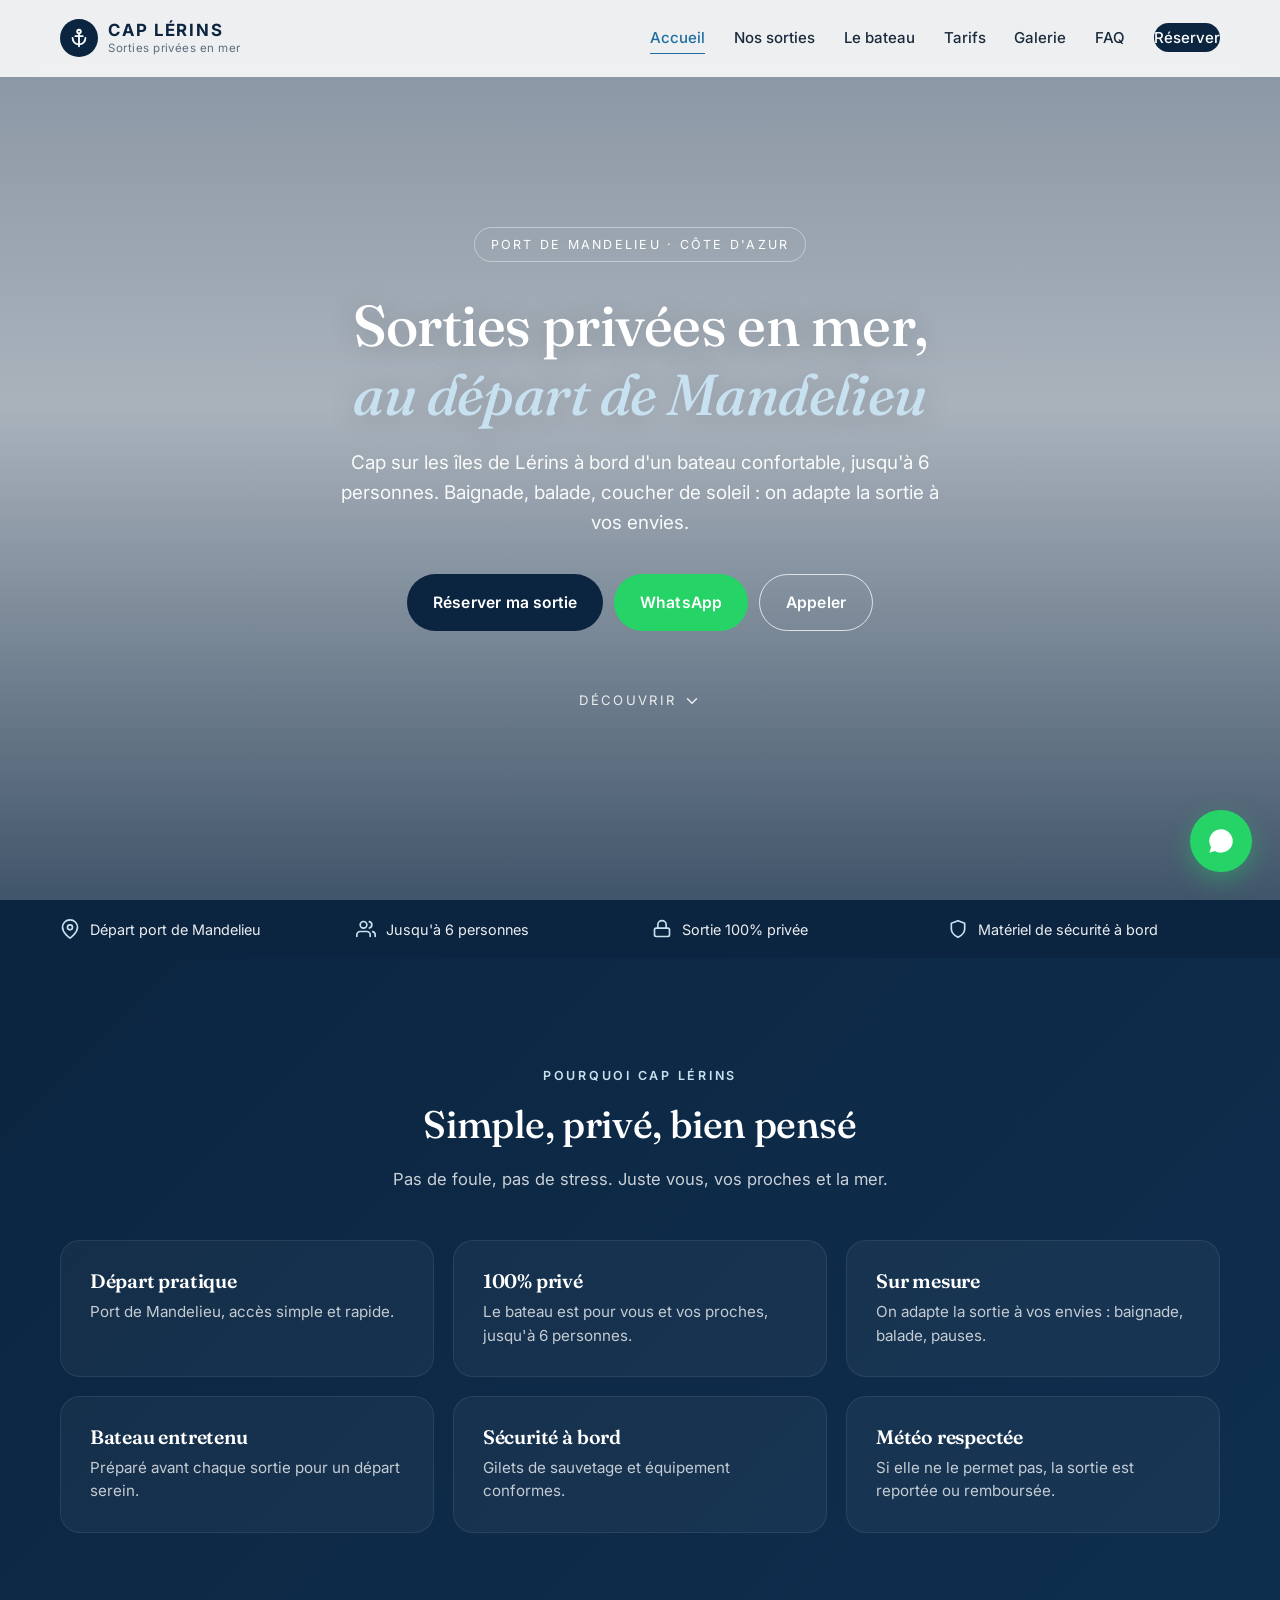
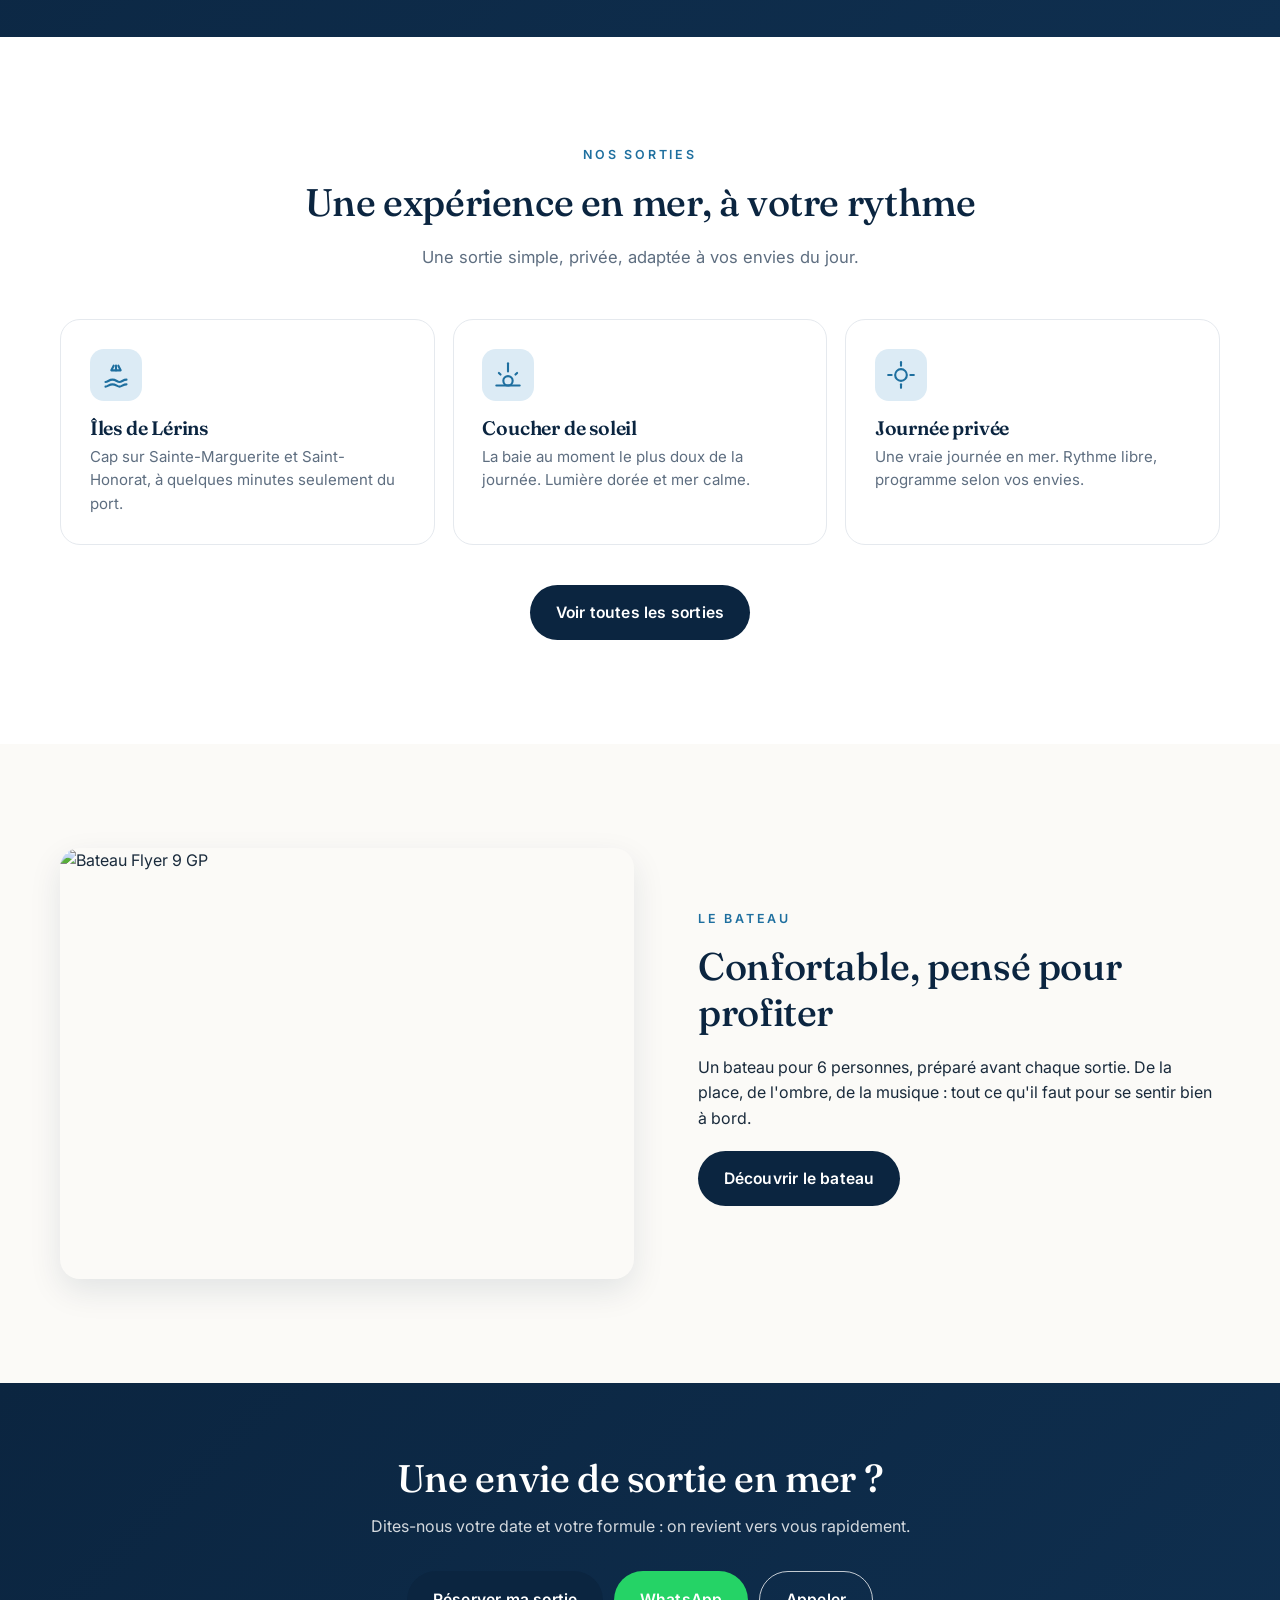
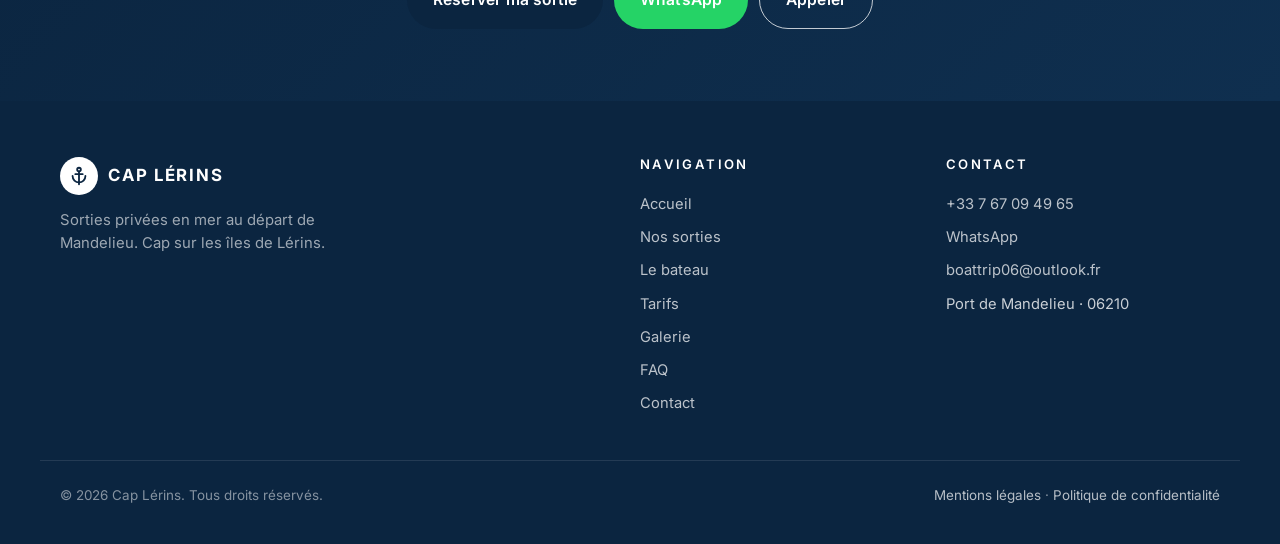
==== index.html @ 6780a0d2 "Add files via upload" ====
<!DOCTYPE html>
<html lang="fr">
<head>
<meta charset="UTF-8" />
<meta name="viewport" content="width=device-width, initial-scale=1.0" />
<title>Cap Lérins – Sorties privées en bateau au départ de Mandelieu</title>
<meta name="description" content="Profitez d'une sortie privée en mer au départ du port de Mandelieu. Cap sur les îles de Lérins, baignade, coucher de soleil ou feu d'artifice. Jusqu'à 6 personnes." />
<meta name="keywords" content="sortie bateau Mandelieu, bateau privé Mandelieu, îles de Lérins bateau, sortie en mer Mandelieu, excursion bateau Mandelieu" />
<link rel="canonical" href="https://cap-lerins.netlify.app/" />
<meta property="og:type" content="website" />
<meta property="og:locale" content="fr_FR" />
<meta property="og:site_name" content="Cap Lérins" />
<meta property="og:title" content="Cap Lérins – Sorties privées en mer au départ de Mandelieu" />
<meta property="og:description" content="Cap sur les îles de Lérins à bord d'un bateau privé jusqu'à 6 personnes." />
<meta property="og:url" content="https://cap-lerins.netlify.app/" />
<meta property="og:image" content="https://cap-lerins.netlify.app/og-image.jpg" />
<link rel="icon" type="image/svg+xml" href="data:image/svg+xml,<svg xmlns='http://www.w3.org/2000/svg' viewBox='0 0 100 100'><text y='.9em' font-size='90'>⚓</text></svg>" />
<script type="application/ld+json">
{"@context":"https://schema.org","@type":"LocalBusiness","name":"Cap Lérins","description":"Sorties privées en bateau au départ du port de Mandelieu vers les îles de Lérins.","address":{"@type":"PostalAddress","addressLocality":"Mandelieu-la-Napoule","addressRegion":"Alpes-Maritimes","postalCode":"06210","addressCountry":"FR"},"telephone":"+33767094965","priceRange":"€€","areaServed":"Mandelieu-la-Napoule, Cannes, Îles de Lérins"}
</script>
<link rel="preconnect" href="https://fonts.googleapis.com">
<link rel="preconnect" href="https://fonts.gstatic.com" crossorigin>
<link href="https://fonts.googleapis.com/css2?family=Inter:wght@400;500;600;700&family=Fraunces:ital,wght@0,500;0,600;1,500;1,600&display=swap" rel="stylesheet">
<link rel="stylesheet" href="style.css" />
<meta name="google-site-verification" content="pnMaXXtRelU95bFjmTJTUQOxrsCKkMC7yPSXXLffTd8" />
</head>
<body>

<!-- ============ HEADER (identique sur toutes les pages) ============ -->
<header class="header" id="header">
  <div class="container nav-container">
    <a href="index.html" class="brand" aria-label="Cap Lérins — accueil">
      <span class="brand-mark" aria-hidden="true">
        <svg viewBox="0 0 24 24" width="22" height="22" fill="none" stroke="currentColor" stroke-width="2" stroke-linecap="round" stroke-linejoin="round"><circle cx="12" cy="5" r="2"/><line x1="12" y1="7" x2="12" y2="21"/><path d="M5 12a7 7 0 0 0 14 0"/><line x1="8" y1="10" x2="16" y2="10"/></svg>
      </span>
      <span class="brand-text">
        <span class="brand-name">CAP LÉRINS</span>
        <span class="brand-baseline">Sorties privées en mer</span>
      </span>
    </a>
    <nav class="nav" id="nav" aria-label="Navigation principale">
      <ul>
        <li><a href="index.html" class="active">Accueil</a></li>
        <li><a href="sorties.html">Nos sorties</a></li>
        <li><a href="bateau.html">Le bateau</a></li>
        <li><a href="tarifs.html">Tarifs</a></li>
        <li><a href="galerie.html">Galerie</a></li>
        <li><a href="faq.html">FAQ</a></li>
        <li><a href="contact.html" class="btn-nav">Réserver</a></li>
      </ul>
    </nav>
    <button class="burger" id="burger" aria-label="Ouvrir le menu" aria-expanded="false" aria-controls="nav">
      <span></span><span></span><span></span>
    </button>
  </div>
</header>

<!-- ============ HERO ============ -->
<section class="hero">
  <div class="hero-overlay"></div>
  <div class="hero-content container">
    <p class="hero-kicker">Port de Mandelieu · Côte d'Azur</p>
    <h1>Sorties privées en mer,<br/><em>au départ de Mandelieu</em></h1>
    <p class="hero-subtitle">Cap sur les îles de Lérins à bord d'un bateau confortable, jusqu'à 6 personnes. Baignade, balade, coucher de soleil : on adapte la sortie à vos envies.</p>
    <div class="hero-ctas">
      <a href="contact.html" class="btn btn-primary">Réserver ma sortie</a>
      <a href="https://wa.me/33767094965" class="btn btn-whatsapp" target="_blank" rel="noopener">WhatsApp</a>
      <a href="tel:+33767094965" class="btn btn-outline">Appeler</a>
    </div>
    <a href="#sorties-apercu" class="hero-scroll"><span>Découvrir</span><svg viewBox="0 0 24 24" width="18" height="18" fill="none" stroke="currentColor" stroke-width="2" stroke-linecap="round" stroke-linejoin="round"><polyline points="6 9 12 15 18 9"/></svg></a>
  </div>
</section>

<!-- ============ TRUST BAR ============ -->
<section class="trust-bar">
  <div class="container trust-grid">
    <div class="trust-item"><svg viewBox="0 0 24 24" width="20" height="20" fill="none" stroke="currentColor" stroke-width="2" stroke-linecap="round" stroke-linejoin="round"><path d="M21 10c0 7-9 13-9 13s-9-6-9-13a9 9 0 0 1 18 0z"/><circle cx="12" cy="10" r="3"/></svg> Départ port de Mandelieu</div>
    <div class="trust-item"><svg viewBox="0 0 24 24" width="20" height="20" fill="none" stroke="currentColor" stroke-width="2" stroke-linecap="round" stroke-linejoin="round"><path d="M17 21v-2a4 4 0 0 0-4-4H5a4 4 0 0 0-4 4v2"/><circle cx="9" cy="7" r="4"/><path d="M23 21v-2a4 4 0 0 0-3-3.87"/><path d="M16 3.13a4 4 0 0 1 0 7.75"/></svg> Jusqu'à 6 personnes</div>
    <div class="trust-item"><svg viewBox="0 0 24 24" width="20" height="20" fill="none" stroke="currentColor" stroke-width="2" stroke-linecap="round" stroke-linejoin="round"><rect x="3" y="11" width="18" height="10" rx="2"/><path d="M7 11V7a5 5 0 0 1 10 0v4"/></svg> Sortie 100% privée</div>
    <div class="trust-item"><svg viewBox="0 0 24 24" width="20" height="20" fill="none" stroke="currentColor" stroke-width="2" stroke-linecap="round" stroke-linejoin="round"><path d="M12 22s8-4 8-10V5l-8-3-8 3v7c0 6 8 10 8 10z"/></svg> Matériel de sécurité à bord</div>
  </div>
</section>

<!-- ============ POURQUOI CAP LÉRINS ============ -->
<section class="section section-dark">
  <div class="container">
    <header class="section-head">
      <p class="eyebrow light">Pourquoi Cap Lérins</p>
      <h2>Simple, privé, bien pensé</h2>
      <p class="lead light">Pas de foule, pas de stress. Juste vous, vos proches et la mer.</p>
    </header>
    <div class="reasons-grid">
      <div class="reason"><h3>Départ pratique</h3><p>Port de Mandelieu, accès simple et rapide.</p></div>
      <div class="reason"><h3>100% privé</h3><p>Le bateau est pour vous et vos proches, jusqu'à 6 personnes.</p></div>
      <div class="reason"><h3>Sur mesure</h3><p>On adapte la sortie à vos envies : baignade, balade, pauses.</p></div>
      <div class="reason"><h3>Bateau entretenu</h3><p>Préparé avant chaque sortie pour un départ serein.</p></div>
      <div class="reason"><h3>Sécurité à bord</h3><p>Gilets de sauvetage et équipement conformes.</p></div>
      <div class="reason"><h3>Météo respectée</h3><p>Si elle ne le permet pas, la sortie est reportée ou remboursée.</p></div>
    </div>
  </div>
</section>

<!-- ============ APERÇU DES SORTIES ============ -->
<section class="section" id="sorties-apercu">
  <div class="container">
    <header class="section-head">
      <p class="eyebrow">Nos sorties</p>
      <h2>Une expérience en mer, à votre rythme</h2>
      <p class="lead">Une sortie simple, privée, adaptée à vos envies du jour.</p>
    </header>
    <div class="services-grid">
      <article class="service-card">
        <div class="service-icon"><svg viewBox="0 0 24 24" width="28" height="28" fill="none" stroke="currentColor" stroke-width="1.8" stroke-linecap="round" stroke-linejoin="round"><path d="M3 18c2 0 3-2 6-2s4 2 6 2 3-2 6-2"/><path d="M3 22c2 0 3-2 6-2s4 2 6 2 3-2 6-2"/><path d="M14 4l2 4h-8l2-4"/><path d="M12 4v4"/></svg></div>
        <h3>Îles de Lérins</h3>
        <p>Cap sur Sainte-Marguerite et Saint-Honorat, à quelques minutes seulement du port.</p>
      </article>
      <article class="service-card">
        <div class="service-icon"><svg viewBox="0 0 24 24" width="28" height="28" fill="none" stroke="currentColor" stroke-width="1.8" stroke-linecap="round" stroke-linejoin="round"><circle cx="12" cy="17" r="4"/><line x1="12" y1="2" x2="12" y2="9"/><line x1="4.2" y1="10.2" x2="5.6" y2="11.6"/><line x1="18.4" y1="11.6" x2="19.8" y2="10.2"/><line x1="2" y1="21" x2="22" y2="21"/></svg></div>
        <h3>Coucher de soleil</h3>
        <p>La baie au moment le plus doux de la journée. Lumière dorée et mer calme.</p>
      </article>
      <article class="service-card">
        <div class="service-icon"><svg viewBox="0 0 24 24" width="28" height="28" fill="none" stroke="currentColor" stroke-width="1.8" stroke-linecap="round" stroke-linejoin="round"><circle cx="12" cy="12" r="5"/><line x1="12" y1="1" x2="12" y2="4"/><line x1="12" y1="20" x2="12" y2="23"/><line x1="1" y1="12" x2="4" y2="12"/><line x1="20" y1="12" x2="23" y2="12"/></svg></div>
        <h3>Journée privée</h3>
        <p>Une vraie journée en mer. Rythme libre, programme selon vos envies.</p>
      </article>
    </div>
    <div style="text-align:center;margin-top:2.5rem;">
      <a href="sorties.html" class="btn btn-primary">Voir toutes les sorties</a>
    </div>
  </div>
</section>

<!-- ============ APERÇU DU BATEAU ============ -->
<section class="section section-soft">
  <div class="container boat-split">
    <div class="boat-image">
      <!-- 📸 À REMPLACER : photo réelle du bateau -->
       <img src="https://www.beneteau.com/sites/default/files/styles/standard_large/public/flyer_9_gp_4.jpg.webp?itok=PiAuh-yJ" alt="Bateau Flyer 9 GP" loading="lazy" />
    </div>
    <div class="boat-text">
      <p class="eyebrow">Le bateau</p>
      <h2>Confortable, pensé pour profiter</h2>
      <p>Un bateau pour 6 personnes, préparé avant chaque sortie. De la place, de l'ombre, de la musique : tout ce qu'il faut pour se sentir bien à bord.</p>
      <p style="margin-top:1.2rem;"><a href="bateau.html" class="btn btn-primary">Découvrir le bateau</a></p>
    </div>
  </div>
</section>

<!-- ============ CTA FINAL ============ -->
<section class="cta-banner">
  <div class="container">
    <h2>Une envie de sortie en mer ?</h2>
    <p>Dites-nous votre date et votre formule : on revient vers vous rapidement.</p>
    <div class="hero-ctas">
      <a href="contact.html" class="btn btn-primary">Réserver ma sortie</a>
      <a href="https://wa.me/33767094965" class="btn btn-whatsapp" target="_blank" rel="noopener">WhatsApp</a>
      <a href="tel:+33767094965" class="btn btn-outline">Appeler</a>
    </div>
  </div>
</section>

<!-- ============ FOOTER (identique sur toutes les pages) ============ -->
<footer class="footer">
  <div class="container footer-grid">
    <div class="footer-brand">
      <p class="brand footer-brand-line">
        <span class="brand-mark" aria-hidden="true"><svg viewBox="0 0 24 24" width="22" height="22" fill="none" stroke="currentColor" stroke-width="2" stroke-linecap="round" stroke-linejoin="round"><circle cx="12" cy="5" r="2"/><line x1="12" y1="7" x2="12" y2="21"/><path d="M5 12a7 7 0 0 0 14 0"/><line x1="8" y1="10" x2="16" y2="10"/></svg></span>
        <span class="brand-name">CAP LÉRINS</span>
      </p>
      <p class="footer-tagline">Sorties privées en mer au départ de Mandelieu. Cap sur les îles de Lérins.</p>
    </div>
    <div>
      <h4>Navigation</h4>
      <ul>
        <li><a href="index.html">Accueil</a></li>
        <li><a href="sorties.html">Nos sorties</a></li>
        <li><a href="bateau.html">Le bateau</a></li>
        <li><a href="tarifs.html">Tarifs</a></li>
        <li><a href="galerie.html">Galerie</a></li>
        <li><a href="faq.html">FAQ</a></li>
        <li><a href="contact.html">Contact</a></li>
      </ul>
    </div>
    <div>
      <h4>Contact</h4>
      <ul>
        <li><a href="tel:+33767094965">+33 7 67 09 49 65</a></li>
        <li><a href="https://wa.me/33767094965" target="_blank" rel="noopener">WhatsApp</a></li>
        <li><a href="mailto:boattrip06@outlook.fr">boattrip06@outlook.fr</a></li>
        <li>Port de Mandelieu · 06210</li>
      </ul>
    </div>
  </div>
  <div class="footer-bottom container">
    <p>© <span id="year"></span> Cap Lérins. Tous droits réservés.</p>
    <p><a href="mentions-legales.html">Mentions légales</a> · <a href="politique-confidentialite.html">Politique de confidentialité</a></p>
  </div>
</footer>

<a href="https://wa.me/33767094965" class="fab-whatsapp" target="_blank" rel="noopener" aria-label="Nous contacter sur WhatsApp">
  <svg viewBox="0 0 24 24" width="28" height="28" fill="currentColor"><path d="M17.5 14.4c-.3-.1-1.7-.8-1.9-.9-.3-.1-.4-.1-.6.1-.2.3-.7.9-.8 1-.2.2-.3.2-.6.1-.3-.1-1.2-.4-2.3-1.4-.9-.8-1.4-1.7-1.6-2-.2-.3 0-.4.1-.6.1-.1.3-.3.4-.5.1-.2.2-.3.3-.5.1-.2 0-.4 0-.5 0-.1-.6-1.5-.8-2-.2-.5-.4-.5-.6-.5h-.5c-.2 0-.5.1-.7.3-.2.3-.9.9-.9 2.2s1 2.6 1.1 2.8c.1.2 1.9 2.9 4.6 4 .6.3 1.1.4 1.5.5.6.2 1.2.2 1.7.1.5-.1 1.7-.7 1.9-1.3.2-.6.2-1.2.2-1.3-.1-.1-.2-.2-.5-.3zM12 2a10 10 0 0 0-8.5 15.3L2 22l4.8-1.5A10 10 0 1 0 12 2z"/></svg>
</a>

<script src="script.js"></script>
</body>
</html>
---- style.css ----
/* =========================================================
   CAP LÉRINS — Styles partagés pour toutes les pages
   ========================================================= */

:root {
  --navy: #0B2540;
  --navy-2: #0F2F4F;
  --sea: #1E6F9F;
  --sea-soft: #DCEBF5;
  --sand: #F7F2EA;
  --ivory: #FBFAF7;
  --line: #E5E9EE;
  --text: #1A2B3C;
  --text-muted: #5E6E80;
  --white: #FFFFFF;
  --whatsapp: #25D366;
  --accent: #B89162;

  --ff-sans: 'Inter', -apple-system, BlinkMacSystemFont, 'Segoe UI', sans-serif;
  --ff-serif: 'Fraunces', Georgia, 'Times New Roman', serif;

  --radius: 12px;
  --radius-lg: 20px;
  --shadow-xs: 0 1px 3px rgba(11, 37, 64, 0.05);
  --shadow-sm: 0 2px 10px rgba(11, 37, 64, 0.06);
  --shadow: 0 12px 32px rgba(11, 37, 64, 0.1);
  --shadow-lg: 0 24px 60px rgba(11, 37, 64, 0.18);
  --ease: cubic-bezier(0.4, 0, 0.2, 1);
  --t: 0.3s;
  --maxw: 1200px;
  --gutter: 1.25rem;
}

*, *::before, *::after { box-sizing: border-box; }
html { scroll-behavior: smooth; }
body {
  margin: 0;
  font-family: var(--ff-sans);
  font-size: 16px;
  line-height: 1.6;
  color: var(--text);
  background: var(--white);
  -webkit-font-smoothing: antialiased;
  -moz-osx-font-smoothing: grayscale;
}
img { max-width: 100%; display: block; }
a { color: inherit; text-decoration: none; transition: color var(--t) var(--ease); }
button { font-family: inherit; cursor: pointer; border: 0; background: none; }
ul { list-style: none; padding: 0; margin: 0; }

h1, h2, h3, h4 {
  font-family: var(--ff-serif);
  font-weight: 600;
  line-height: 1.2;
  color: var(--navy);
  margin: 0 0 0.5em;
  letter-spacing: -0.01em;
}
h1 { font-size: clamp(2.1rem, 5vw, 3.6rem); font-weight: 500; }
h2 { font-size: clamp(1.7rem, 3.4vw, 2.4rem); font-weight: 500; }
h3 { font-size: 1.22rem; font-weight: 600; }
h4 { font-size: 1rem; font-weight: 600; }

p { margin: 0 0 1em; }

.container {
  width: 100%;
  max-width: var(--maxw);
  margin: 0 auto;
  padding: 0 var(--gutter);
}

/* ---------- Boutons ---------- */
.btn {
  display: inline-flex;
  align-items: center;
  justify-content: center;
  gap: 0.55rem;
  padding: 0.95rem 1.6rem;
  border-radius: 999px;
  font-weight: 600;
  font-size: 0.98rem;
  letter-spacing: 0.2px;
  text-align: center;
  transition: transform var(--t) var(--ease),
              box-shadow var(--t) var(--ease),
              background var(--t) var(--ease),
              color var(--t) var(--ease);
  white-space: nowrap;
}
.btn:hover { transform: translateY(-2px); box-shadow: var(--shadow); }
.btn:active { transform: translateY(0); }
.btn-primary { background: var(--navy); color: var(--white); }
.btn-primary:hover { background: var(--sea); }
.btn-whatsapp { background: var(--whatsapp); color: var(--white); }
.btn-whatsapp:hover { background: #1EBE57; }
.btn-outline {
  background: transparent;
  color: var(--white);
  border: 1.5px solid rgba(255, 255, 255, 0.75);
}
.btn-outline:hover { background: var(--white); color: var(--navy); border-color: var(--white); }
.btn-block { width: 100%; }

/* ---------- Header / Nav ---------- */
.header {
  position: fixed;
  inset: 0 0 auto 0;
  background: rgba(255, 255, 255, 0.85);
  backdrop-filter: blur(14px);
  -webkit-backdrop-filter: blur(14px);
  z-index: 100;
  border-bottom: 1px solid transparent;
  transition: border-color var(--t) var(--ease), background var(--t) var(--ease), box-shadow var(--t) var(--ease);
}
.header.scrolled {
  background: rgba(255, 255, 255, 0.96);
  border-bottom-color: var(--line);
  box-shadow: var(--shadow-xs);
}
.nav-container {
  display: flex;
  align-items: center;
  justify-content: space-between;
  height: 76px;
}
.brand {
  display: flex;
  align-items: center;
  gap: 0.65rem;
  color: var(--navy);
}
.brand-mark {
  display: inline-flex;
  align-items: center;
  justify-content: center;
  width: 38px; height: 38px;
  border-radius: 50%;
  background: var(--navy);
  color: var(--white);
  flex-shrink: 0;
}
.brand-text { display: flex; flex-direction: column; line-height: 1.1; }
.brand-name {
  font-family: var(--ff-sans);
  font-weight: 700;
  font-size: 1.05rem;
  letter-spacing: 0.1em;
  color: var(--navy);
}
.brand-baseline {
  font-size: 0.72rem;
  color: var(--text-muted);
  letter-spacing: 0.04em;
  margin-top: 2px;
}

.nav ul { display: flex; gap: 1.8rem; align-items: center; }
.nav a {
  font-size: 0.94rem;
  font-weight: 500;
  color: var(--text);
  position: relative;
  padding: 0.3rem 0;
}
.nav a:not(.btn-nav):hover { color: var(--sea); }
.nav a:not(.btn-nav)::after {
  content: '';
  position: absolute;
  left: 0; bottom: -2px;
  width: 0; height: 1.5px;
  background: var(--sea);
  transition: width var(--t) var(--ease);
}
.nav a:not(.btn-nav):hover::after,
.nav a.active::after { width: 100%; }
.nav a.active { color: var(--sea); }

.btn-nav {
  background: var(--navy);
  color: var(--white) !important;
  padding: 0.55rem 1.2rem;
  border-radius: 999px;
  font-weight: 600;
}
.btn-nav:hover { background: var(--sea); transform: translateY(-1px); }

.burger {
  display: none;
  width: 42px; height: 42px;
  flex-direction: column;
  justify-content: center;
  gap: 5px;
}
.burger span {
  display: block;
  height: 2px; width: 22px;
  margin: 0 auto;
  background: var(--navy);
  transition: all var(--t) var(--ease);
}
.burger[aria-expanded="true"] span:nth-child(1) { transform: translateY(7px) rotate(45deg); }
.burger[aria-expanded="true"] span:nth-child(2) { opacity: 0; }
.burger[aria-expanded="true"] span:nth-child(3) { transform: translateY(-7px) rotate(-45deg); }

/* ---------- Hero (page d'accueil) ---------- */
.hero {
  position: relative;
  min-height: 100vh;
  min-height: 100svh;
  display: flex;
  align-items: center;
  justify-content: center;
  color: var(--white);
  text-align: center;
  overflow: hidden;
  background: url('https://images.unsplash.com/photo-1540946485063-a40da27545f8?w=1920&auto=format&fit=crop') center/cover no-repeat;
}
.hero-overlay {
  position: absolute; inset: 0;
  background: linear-gradient(180deg, rgba(11,37,64,0.50) 0%, rgba(11,37,64,0.35) 45%, rgba(11,37,64,0.78) 100%);
}
.hero-content {
  position: relative; z-index: 2;
  padding: 130px 1.25rem 90px;
  max-width: 880px;
}
.hero-kicker {
  display: inline-block;
  padding: 0.4rem 1rem;
  border: 1px solid rgba(255,255,255,0.4);
  border-radius: 999px;
  font-size: 0.78rem;
  letter-spacing: 0.18em;
  text-transform: uppercase;
  margin-bottom: 1.8rem;
  backdrop-filter: blur(4px);
}
.hero h1 { color: var(--white); margin-bottom: 1.2rem; text-shadow: 0 2px 30px rgba(0,0,0,0.2); font-weight: 500; }
.hero h1 em { font-style: italic; color: #C8E1F0; font-weight: 500; }
.hero-subtitle {
  font-size: clamp(1rem, 1.6vw, 1.18rem);
  max-width: 620px;
  margin: 0 auto 2.2rem;
  opacity: 0.94;
  line-height: 1.6;
}
.hero-ctas {
  display: flex; flex-wrap: wrap;
  gap: 0.7rem; justify-content: center;
  margin-bottom: 3.5rem;
}
.hero-scroll {
  display: inline-flex; align-items: center; gap: 0.4rem;
  font-size: 0.82rem; letter-spacing: 0.18em; text-transform: uppercase;
  opacity: 0.85; animation: bob 2.6s ease-in-out infinite;
}
.hero-scroll:hover { opacity: 1; }
@keyframes bob { 0%,100%{transform:translateY(0);} 50%{transform:translateY(6px);} }

/* ---------- Page hero (pour sous-pages) ---------- */
.page-hero {
  position: relative;
  padding: 150px 0 80px;
  background: linear-gradient(135deg, var(--navy) 0%, var(--navy-2) 100%);
  color: var(--white);
  text-align: center;
  overflow: hidden;
}
.page-hero::before {
  content: '';
  position: absolute;
  inset: 0;
  background-image: radial-gradient(circle at 20% 30%, rgba(200, 225, 240, 0.08), transparent 50%),
                    radial-gradient(circle at 80% 70%, rgba(184, 145, 98, 0.06), transparent 50%);
  pointer-events: none;
}
.page-hero-inner { position: relative; z-index: 2; }
.page-hero h1 { color: var(--white); margin-bottom: 0.8rem; }
.page-hero .lead { color: rgba(255,255,255,0.82); max-width: 640px; margin: 0 auto; }
.page-hero .eyebrow { color: #C8E1F0; }

.breadcrumb {
  display: flex; justify-content: center; gap: 0.5rem;
  font-size: 0.82rem; color: rgba(255,255,255,0.65);
  margin-top: 1.6rem;
}
.breadcrumb a:hover { color: #C8E1F0; }
.breadcrumb .sep { opacity: 0.5; }

/* ---------- Trust bar ---------- */
.trust-bar { background: var(--navy); color: var(--white); padding: 1.1rem 0; }
.trust-grid {
  display: grid; grid-template-columns: repeat(2, 1fr);
  gap: 0.9rem 1.5rem; font-size: 0.9rem;
}
.trust-item { display: flex; align-items: center; gap: 0.6rem; color: rgba(255,255,255,0.92); }
.trust-item svg { flex-shrink: 0; color: #C8E1F0; }

/* ---------- Sections ---------- */
.section { padding: 5rem 0; }
.section-soft { background: var(--ivory); }
.section-dark {
  background: linear-gradient(135deg, var(--navy) 0%, var(--navy-2) 100%);
  color: var(--white);
}
.section-dark h2, .section-dark h3, .section-dark h4 { color: var(--white); }

.section-head { text-align: center; max-width: 700px; margin: 0 auto 3rem; }
.eyebrow {
  display: inline-block; color: var(--sea);
  font-size: 0.78rem; font-weight: 600;
  letter-spacing: 0.22em; text-transform: uppercase;
  margin-bottom: 0.9rem;
}
.eyebrow.light { color: #C8E1F0; }
.lead { color: var(--text-muted); font-size: 1.04rem; }
.lead.light { color: rgba(255,255,255,0.78); }

/* ---------- Services grid ---------- */
.services-grid { display: grid; grid-template-columns: 1fr; gap: 1.1rem; }
.service-card {
  background: var(--white);
  padding: 1.8rem;
  border-radius: var(--radius-lg);
  border: 1px solid var(--line);
  transition: transform var(--t) var(--ease), box-shadow var(--t) var(--ease), border-color var(--t) var(--ease);
}
.service-card:hover { transform: translateY(-4px); box-shadow: var(--shadow); border-color: transparent; }
.service-icon {
  width: 52px; height: 52px;
  display: inline-flex; align-items: center; justify-content: center;
  background: var(--sea-soft); color: var(--sea);
  border-radius: 14px; margin-bottom: 1rem;
}
.service-card h3 { margin-bottom: 0.3rem; color: var(--navy); }
.service-card p { color: var(--text-muted); font-size: 0.94rem; margin: 0; line-height: 1.55; }
.services-note {
  text-align: center; color: var(--text-muted);
  font-size: 0.9rem; margin-top: 2.5rem; font-style: italic;
  max-width: 620px; margin-left: auto; margin-right: auto;
}

/* ---------- Le bateau ---------- */
.boat-split { display: grid; grid-template-columns: 1fr; gap: 2.5rem; align-items: center; }
.boat-image img {
  border-radius: var(--radius-lg); box-shadow: var(--shadow);
  aspect-ratio: 4 / 3; object-fit: cover; width: 100%;
}
.boat-features { margin-top: 1.2rem; display: grid; gap: 0.65rem; }
.boat-features li { display: flex; align-items: center; gap: 0.75rem; font-size: 0.96rem; color: var(--text); }
.boat-features li svg { color: var(--sea); flex-shrink: 0; }

/* ---------- Reasons ---------- */
.reasons-grid { display: grid; grid-template-columns: 1fr; gap: 1.2rem; }
.reason {
  padding: 1.8rem;
  background: rgba(255,255,255,0.04);
  border: 1px solid rgba(255,255,255,0.08);
  border-radius: var(--radius-lg);
  transition: background var(--t) var(--ease), transform var(--t) var(--ease), border-color var(--t) var(--ease);
}
.reason:hover { background: rgba(255,255,255,0.07); border-color: rgba(255,255,255,0.14); transform: translateY(-3px); }
.reason h3 { margin-bottom: 0.4rem; color: var(--white); }
.reason p { color: rgba(255,255,255,0.75); font-size: 0.95rem; margin: 0; line-height: 1.55; }

/* ---------- Tarifs ---------- */
.pricing-grid { display: grid; grid-template-columns: 1fr; gap: 1.4rem; max-width: 1100px; margin: 0 auto; }
.price-card {
  position: relative; background: var(--white);
  border-radius: var(--radius-lg); padding: 2rem 1.8rem;
  border: 1px solid var(--line);
  display: flex; flex-direction: column;
  transition: transform var(--t) var(--ease), box-shadow var(--t) var(--ease);
}
.price-card:hover { transform: translateY(-4px); box-shadow: var(--shadow); }
.price-card.featured { border: 2px solid var(--accent); box-shadow: var(--shadow); }
.price-card.featured:hover { transform: translateY(-6px); }
.price-card .badge {
  position: absolute; top: -14px; left: 50%; transform: translateX(-50%);
  background: var(--accent); color: var(--white);
  font-size: 0.72rem; font-weight: 700;
  letter-spacing: 0.16em; text-transform: uppercase;
  padding: 0.4rem 1rem; border-radius: 999px;
}
.price-card header h3 { margin-bottom: 0.3rem; }
.price-tag {
  font-family: var(--ff-serif);
  font-size: 2.8rem; font-weight: 500;
  color: var(--navy); margin: 0.3rem 0 0.2rem;
  line-height: 1; letter-spacing: -0.02em;
}
.price-tag span { font-size: 1.3rem; margin-left: 0.15rem; color: var(--sea); }
.price-meta { color: var(--text-muted); font-size: 0.9rem; margin-bottom: 1.2rem; }
.price-card ul { flex: 1; margin-bottom: 1.5rem; }
.price-card ul li {
  padding: 0.55rem 0; border-bottom: 1px dashed var(--line);
  font-size: 0.93rem; position: relative; padding-left: 1.4rem;
}
.price-card ul li::before {
  content: ''; position: absolute; left: 0; top: 50%;
  transform: translateY(-50%);
  width: 8px; height: 8px; border-radius: 50%; background: var(--sea);
}
.price-card ul li:last-child { border-bottom: 0; }
.pricing-note {
  text-align: center; color: var(--text-muted);
  font-size: 0.88rem; margin-top: 2.2rem; font-style: italic;
  max-width: 680px; margin-left: auto; margin-right: auto;
}

/* ---------- Galerie ---------- */
.gallery { display: grid; grid-template-columns: repeat(2, 1fr); gap: 0.7rem; }
.gallery figure {
  margin: 0; overflow: hidden;
  border-radius: var(--radius);
  aspect-ratio: 1 / 1; cursor: pointer; background: var(--sand);
}
.gallery img { width: 100%; height: 100%; object-fit: cover; transition: transform 0.9s var(--ease); }
.gallery figure:hover img { transform: scale(1.06); }

/* ---------- À propos / texte centré ---------- */
.about-wrap { max-width: 720px; margin: 0 auto; text-align: center; }
.about-wrap p { color: var(--text-muted); font-size: 1.05rem; line-height: 1.7; }

/* ---------- FAQ ---------- */
.faq-container { max-width: 800px; margin: 0 auto; }
.faq { display: grid; gap: 0.7rem; }
.faq-item {
  background: var(--white); border: 1px solid var(--line);
  border-radius: var(--radius); padding: 0;
  transition: border-color var(--t) var(--ease), box-shadow var(--t) var(--ease);
}
.faq-item[open] { border-color: var(--sea); box-shadow: var(--shadow-xs); }
.faq-item summary {
  list-style: none; cursor: pointer;
  padding: 1.15rem 1.4rem; font-weight: 600; color: var(--navy);
  display: flex; align-items: center; justify-content: space-between; gap: 1rem;
  font-size: 0.98rem;
}
.faq-item summary::-webkit-details-marker { display: none; }
.faq-item summary::after {
  content: ''; width: 20px; height: 20px;
  background-image: url("data:image/svg+xml,%3Csvg xmlns='http://www.w3.org/2000/svg' viewBox='0 0 24 24' fill='none' stroke='%231E6F9F' stroke-width='2.5' stroke-linecap='round' stroke-linejoin='round'%3E%3Cpolyline points='6 9 12 15 18 9'/%3E%3C/svg%3E");
  background-repeat: no-repeat; background-position: center;
  transition: transform var(--t) var(--ease); flex-shrink: 0;
}
.faq-item[open] summary::after { transform: rotate(180deg); }
.faq-item p { padding: 0 1.4rem 1.2rem; color: var(--text-muted); margin: 0; font-size: 0.96rem; }

/* ---------- Contact ---------- */
.contact-split { display: grid; grid-template-columns: 1fr; gap: 3rem; }
.contact-form { display: grid; gap: 1rem; margin-top: 1.5rem; }
.form-row { display: grid; grid-template-columns: 1fr; gap: 1rem; }
.contact-form label {
  display: grid; gap: 0.35rem;
  font-size: 0.88rem; font-weight: 500; color: var(--navy);
}
.contact-form input,
.contact-form select,
.contact-form textarea {
  font-family: inherit; font-size: 1rem;
  padding: 0.85rem 1rem;
  border: 1px solid var(--line);
  border-radius: 10px; background: var(--white); color: var(--text);
  transition: border-color var(--t) var(--ease), box-shadow var(--t) var(--ease);
  width: 100%;
}
.contact-form input:focus,
.contact-form select:focus,
.contact-form textarea:focus {
  outline: none; border-color: var(--sea);
  box-shadow: 0 0 0 4px rgba(30, 111, 159, 0.1);
}
.contact-form .invalid {
  border-color: #D9534F;
  box-shadow: 0 0 0 4px rgba(217, 83, 79, 0.08);
}
.form-note {
  text-align: center; font-weight: 500;
  margin: 0; min-height: 1.3em; font-size: 0.95rem;
}
.form-note.success { color: #1A8A4A; }
.form-note.error { color: #C0392B; }

.contact-info h3 { color: var(--navy); margin-bottom: 0.2rem; }
.contact-link {
  display: flex; align-items: center; gap: 1rem;
  padding: 0.95rem 1.1rem;
  background: var(--white); border: 1px solid var(--line);
  border-radius: var(--radius); margin-bottom: 0.65rem;
  transition: border-color var(--t) var(--ease), transform var(--t) var(--ease), background var(--t) var(--ease);
}
.contact-link:hover { border-color: var(--sea); transform: translateX(4px); }
.contact-link.whatsapp { border-color: var(--whatsapp); }
.contact-link.whatsapp .c-icon { background: rgba(37, 211, 102, 0.12); color: var(--whatsapp); }
.contact-link .c-icon {
  width: 44px; height: 44px;
  display: flex; align-items: center; justify-content: center;
  background: var(--sea-soft); color: var(--sea);
  border-radius: 50%; flex-shrink: 0;
}
.contact-link strong { color: var(--navy); font-weight: 600; }
.contact-link span:last-child { font-size: 0.92rem; color: var(--text-muted); line-height: 1.4; }

.contact-place { margin-top: 1.5rem; padding-top: 1.5rem; border-top: 1px solid var(--line); }
.contact-place h4 { margin-bottom: 0.3rem; color: var(--navy); }
.contact-place p { color: var(--text-muted); margin: 0; font-size: 0.95rem; }

/* ---------- CTA banner (bas des sous-pages) ---------- */
.cta-banner {
  background: linear-gradient(135deg, var(--navy) 0%, var(--navy-2) 100%);
  color: var(--white);
  padding: 4.5rem 0;
  text-align: center;
}
.cta-banner h2 { color: var(--white); margin-bottom: 0.8rem; }
.cta-banner p {
  color: rgba(255,255,255,0.82);
  max-width: 560px; margin: 0 auto 2rem;
}
.cta-banner .hero-ctas { margin-bottom: 0; }

/* ---------- Pages légales ---------- */
.legal-content { max-width: 820px; margin: 0 auto; }
.legal-content h2 { margin-top: 2.5rem; margin-bottom: 0.7rem; font-size: 1.5rem; }
.legal-content h2:first-child { margin-top: 0; }
.legal-content h3 { margin-top: 1.5rem; margin-bottom: 0.4rem; font-size: 1.1rem; color: var(--navy); }
.legal-content p, .legal-content li { color: var(--text-muted); line-height: 1.7; }
.legal-content ul { padding-left: 1.2rem; list-style: disc; margin: 0.5rem 0 1rem; }
.legal-content ul li { padding: 0.2rem 0; }
.legal-content a { color: var(--sea); }
.legal-content a:hover { text-decoration: underline; }

.placeholder-note {
  background: #FFF7E4;
  border-left: 3px solid #E5B24B;
  border-radius: 8px;
  padding: 0.9rem 1.1rem;
  color: #7A5500;
  font-size: 0.92rem;
  margin: 1rem 0;
}
.placeholder-note strong { color: #583D00; }

/* ---------- Footer ---------- */
.footer {
  background: var(--navy);
  color: rgba(255,255,255,0.78);
  padding: 3.5rem 0 1.5rem;
}
.footer-brand-line { margin-bottom: 0.9rem; }
.footer .brand-mark { background: var(--white); color: var(--navy); }
.footer .brand-name { color: var(--white); }
.footer-tagline { color: rgba(255,255,255,0.6); font-size: 0.93rem; max-width: 320px; line-height: 1.55; }
.footer-grid {
  display: grid; grid-template-columns: 1fr;
  gap: 2rem; margin-bottom: 2.5rem;
}
.footer h4 {
  color: var(--white); font-family: var(--ff-sans);
  font-size: 0.82rem; text-transform: uppercase;
  letter-spacing: 0.18em; margin-bottom: 1rem;
}
.footer ul li { padding: 0.3rem 0; font-size: 0.92rem; }
.footer ul li a { color: rgba(255,255,255,0.72); }
.footer ul li a:hover { color: #C8E1F0; }

.footer-bottom {
  padding-top: 1.5rem;
  border-top: 1px solid rgba(255,255,255,0.1);
  display: flex; flex-direction: column; gap: 0.5rem;
  font-size: 0.84rem; color: rgba(255,255,255,0.5); text-align: center;
}
.footer-bottom a { color: rgba(255,255,255,0.7); }
.footer-bottom a:hover { color: #C8E1F0; }

/* ---------- Bouton flottant WhatsApp ---------- */
.fab-whatsapp {
  position: fixed; bottom: 20px; right: 20px;
  width: 58px; height: 58px; border-radius: 50%;
  background: var(--whatsapp); color: var(--white);
  display: flex; align-items: center; justify-content: center;
  box-shadow: 0 8px 24px rgba(37, 211, 102, 0.38);
  z-index: 90;
  transition: transform var(--t) var(--ease);
  animation: pulseGreen 2.6s infinite;
}
.fab-whatsapp:hover { transform: scale(1.1); }
@keyframes pulseGreen {
  0%, 100% { box-shadow: 0 8px 24px rgba(37, 211, 102, 0.38); }
  50%      { box-shadow: 0 8px 24px rgba(37, 211, 102, 0.6), 0 0 0 12px rgba(37, 211, 102, 0); }
}

/* ---------- Reveal animations ---------- */
.reveal { opacity: 0; transform: translateY(22px); transition: opacity 0.7s var(--ease), transform 0.7s var(--ease); }
.reveal.visible { opacity: 1; transform: translateY(0); }

/* ---------- Responsive ---------- */
@media (min-width: 640px) {
  .trust-grid { grid-template-columns: repeat(4, 1fr); }
  .services-grid { grid-template-columns: repeat(2, 1fr); }
  .reasons-grid { grid-template-columns: repeat(2, 1fr); }
  .pricing-grid { grid-template-columns: repeat(2, 1fr); }
  .gallery { grid-template-columns: repeat(3, 1fr); }
  .form-row { grid-template-columns: 1fr 1fr; }
  .footer-grid { grid-template-columns: 2fr 1fr 1fr; }
  .footer-bottom { flex-direction: row; justify-content: space-between; text-align: left; }
  .fab-whatsapp { bottom: 28px; right: 28px; width: 62px; height: 62px; }
}
@media (min-width: 980px) {
  .services-grid { grid-template-columns: repeat(3, 1fr); }
  .reasons-grid { grid-template-columns: repeat(3, 1fr); }
  .pricing-grid { grid-template-columns: repeat(3, 1fr); }
  .boat-split { grid-template-columns: 1.1fr 1fr; gap: 4rem; }
  .contact-split { grid-template-columns: 1.3fr 1fr; gap: 4rem; }
  .section { padding: 6.5rem 0; }
  .page-hero { padding: 170px 0 90px; }
}
@media (max-width: 900px) {
  .burger { display: flex; }
  .nav {
    position: fixed; top: 76px; left: 0; right: 0;
    background: var(--white);
    box-shadow: var(--shadow);
    border-top: 1px solid var(--line);
    transform: translateY(-120%);
    transition: transform var(--t) var(--ease);
    padding: 1.2rem var(--gutter);
  }
  .nav.open { transform: translateY(0); }
  .nav ul { flex-direction: column; gap: 0.3rem; align-items: stretch; }
  .nav ul li a { display: block; padding: 0.85rem 0; border-bottom: 1px solid var(--line); }
  .nav ul li:last-child a { border-bottom: 0; }
  .btn-nav { text-align: center; margin-top: 0.5rem; }
  .brand-baseline { display: none; }
}
@media (prefers-reduced-motion: reduce) {
  *, *::before, *::after {
    animation-duration: 0.01ms !important;
    animation-iteration-count: 1 !important;
    transition-duration: 0.01ms !important;
    scroll-behavior: auto !important;
  }
}
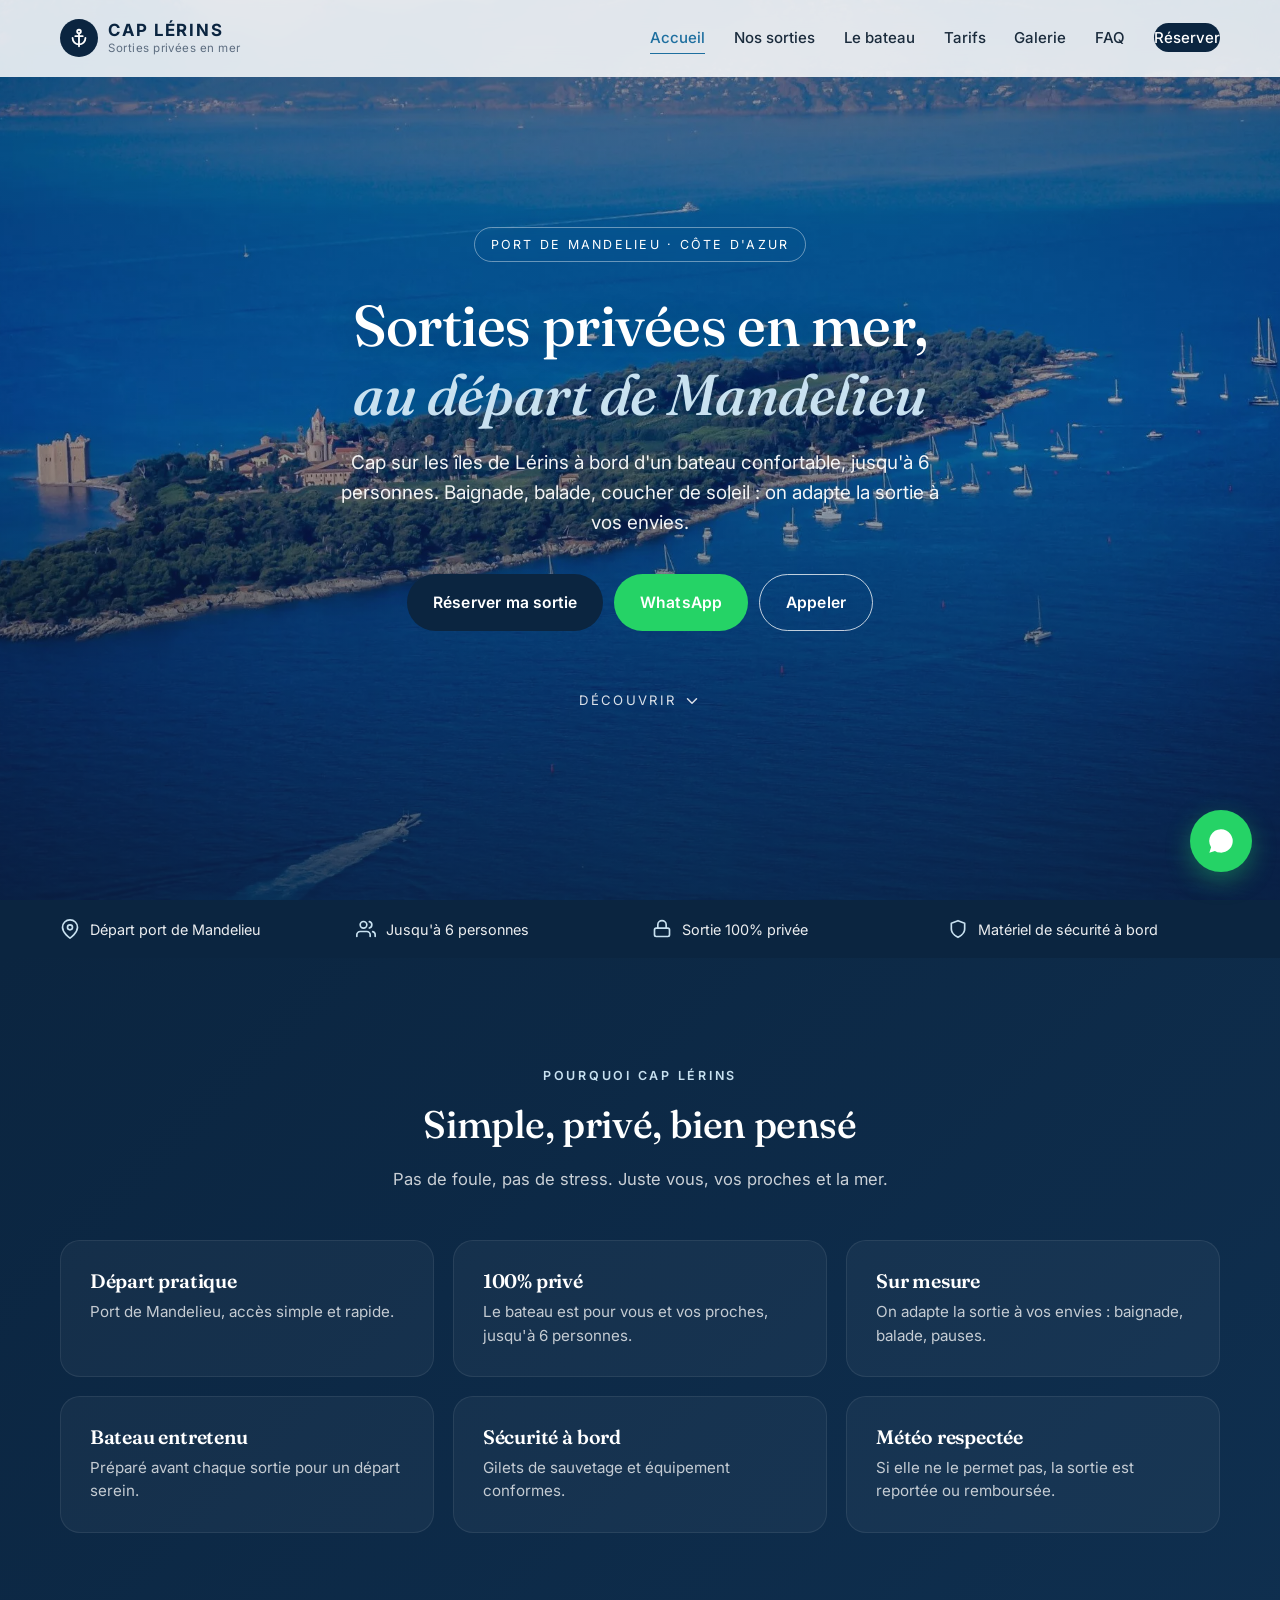
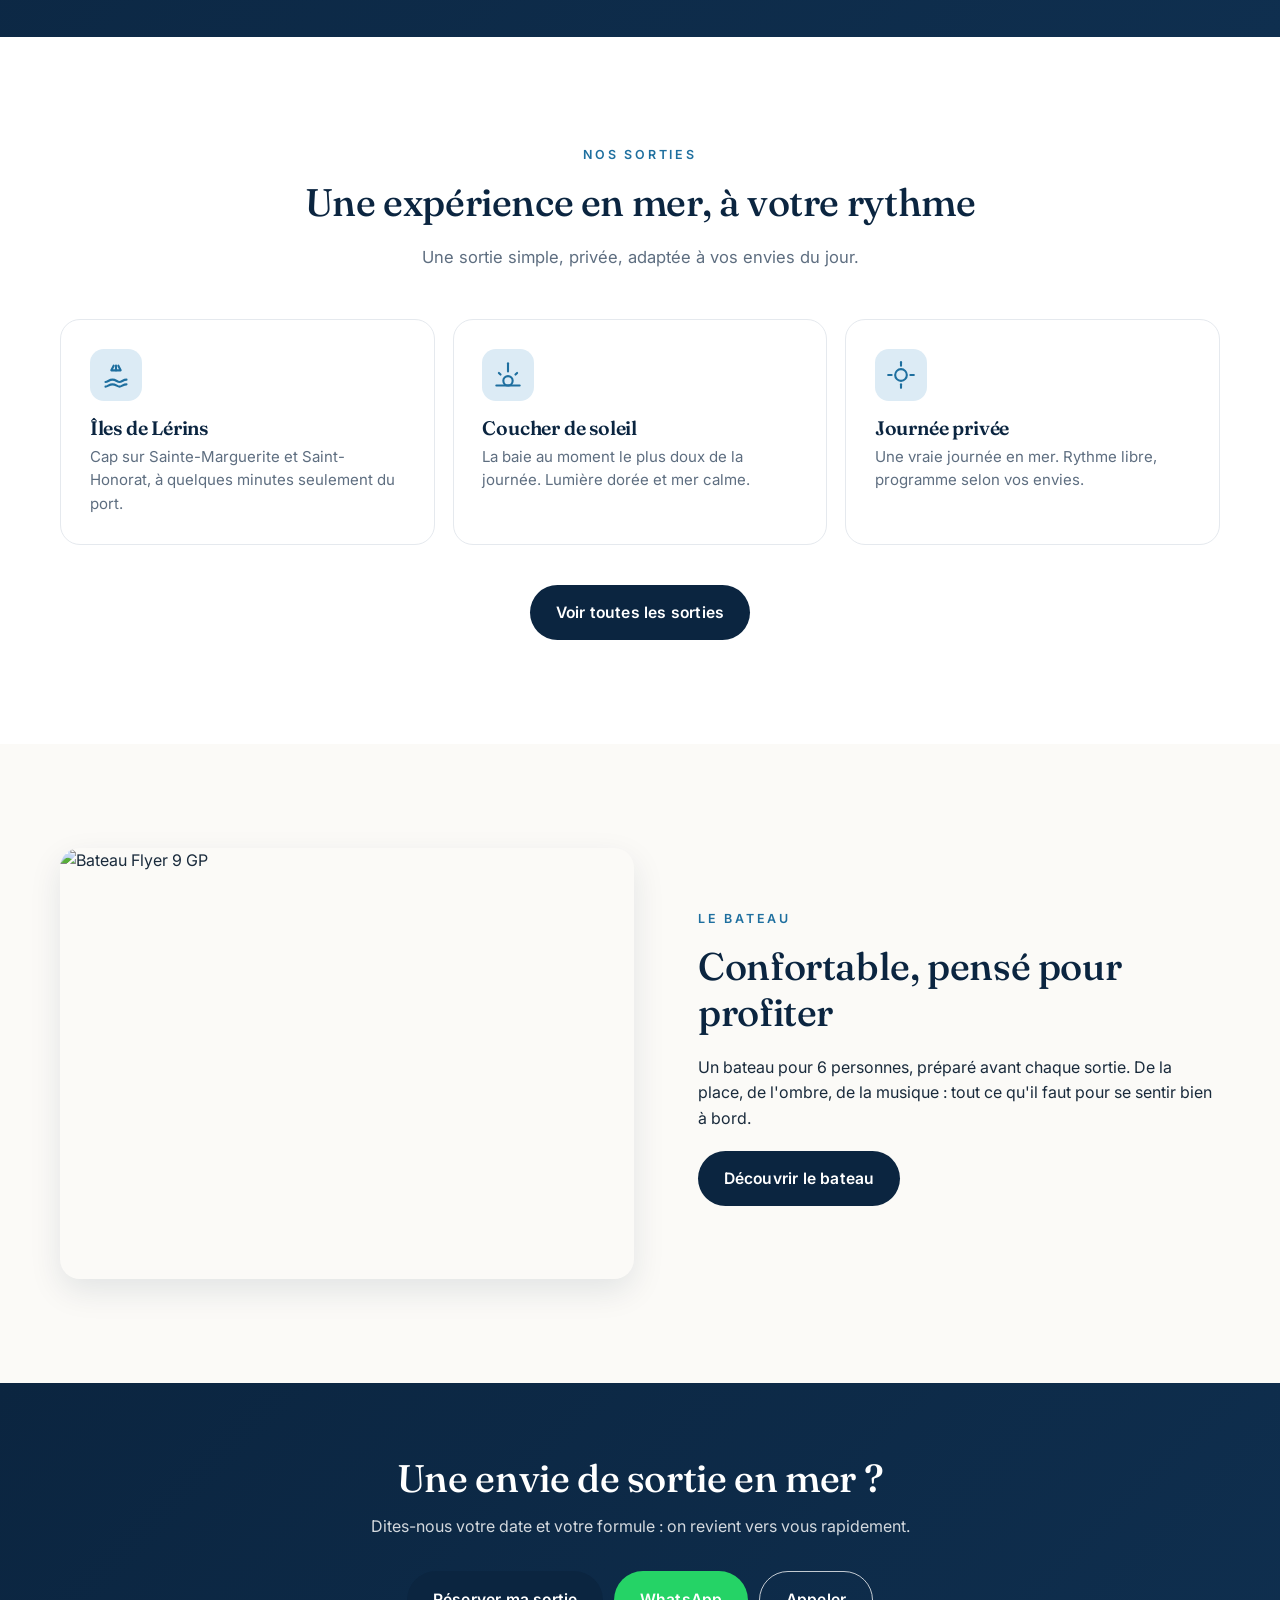
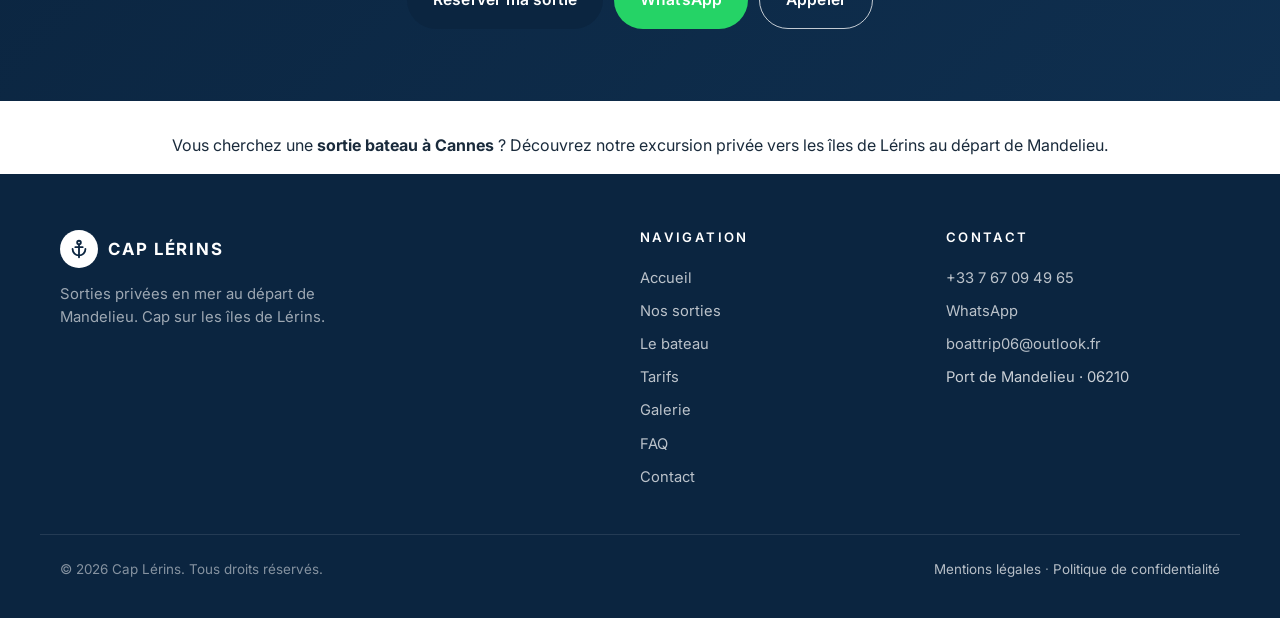
==== commit 3fddd2ec: "Update index.html" ====
--- a/index.html
+++ b/index.html
@@ -160,6 +160,11 @@
   </div>
 </section>
 
+  <p style="text-align:center; margin-top:2rem;">
+  Vous cherchez une <a href="sortie-bateau-cannes.html"><strong>sortie bateau à Cannes</strong></a> ?
+  Découvrez notre excursion privée vers les îles de Lérins au départ de Mandelieu.
+</p>
+
 <!-- ============ FOOTER (identique sur toutes les pages) ============ -->
 <footer class="footer">
   <div class="container footer-grid">
@@ -204,4 +209,4 @@
 
 <script src="script.js"></script>
 </body>
-</html>+</html>
--- a/style.css
+++ b/style.css
@@ -214,8 +214,7 @@
   color: var(--white);
   text-align: center;
   overflow: hidden;
-  background: url('https://images.unsplash.com/photo-1540946485063-a40da27545f8?w=1920&auto=format&fit=crop') center/cover no-repeat;
-}
+background: url('ile.webp') center/cover no-repeat;}
 .hero-overlay {
   position: absolute; inset: 0;
   background: linear-gradient(180deg, rgba(11,37,64,0.50) 0%, rgba(11,37,64,0.35) 45%, rgba(11,37,64,0.78) 100%);
@@ -642,4 +641,4 @@
     transition-duration: 0.01ms !important;
     scroll-behavior: auto !important;
   }
-}+}
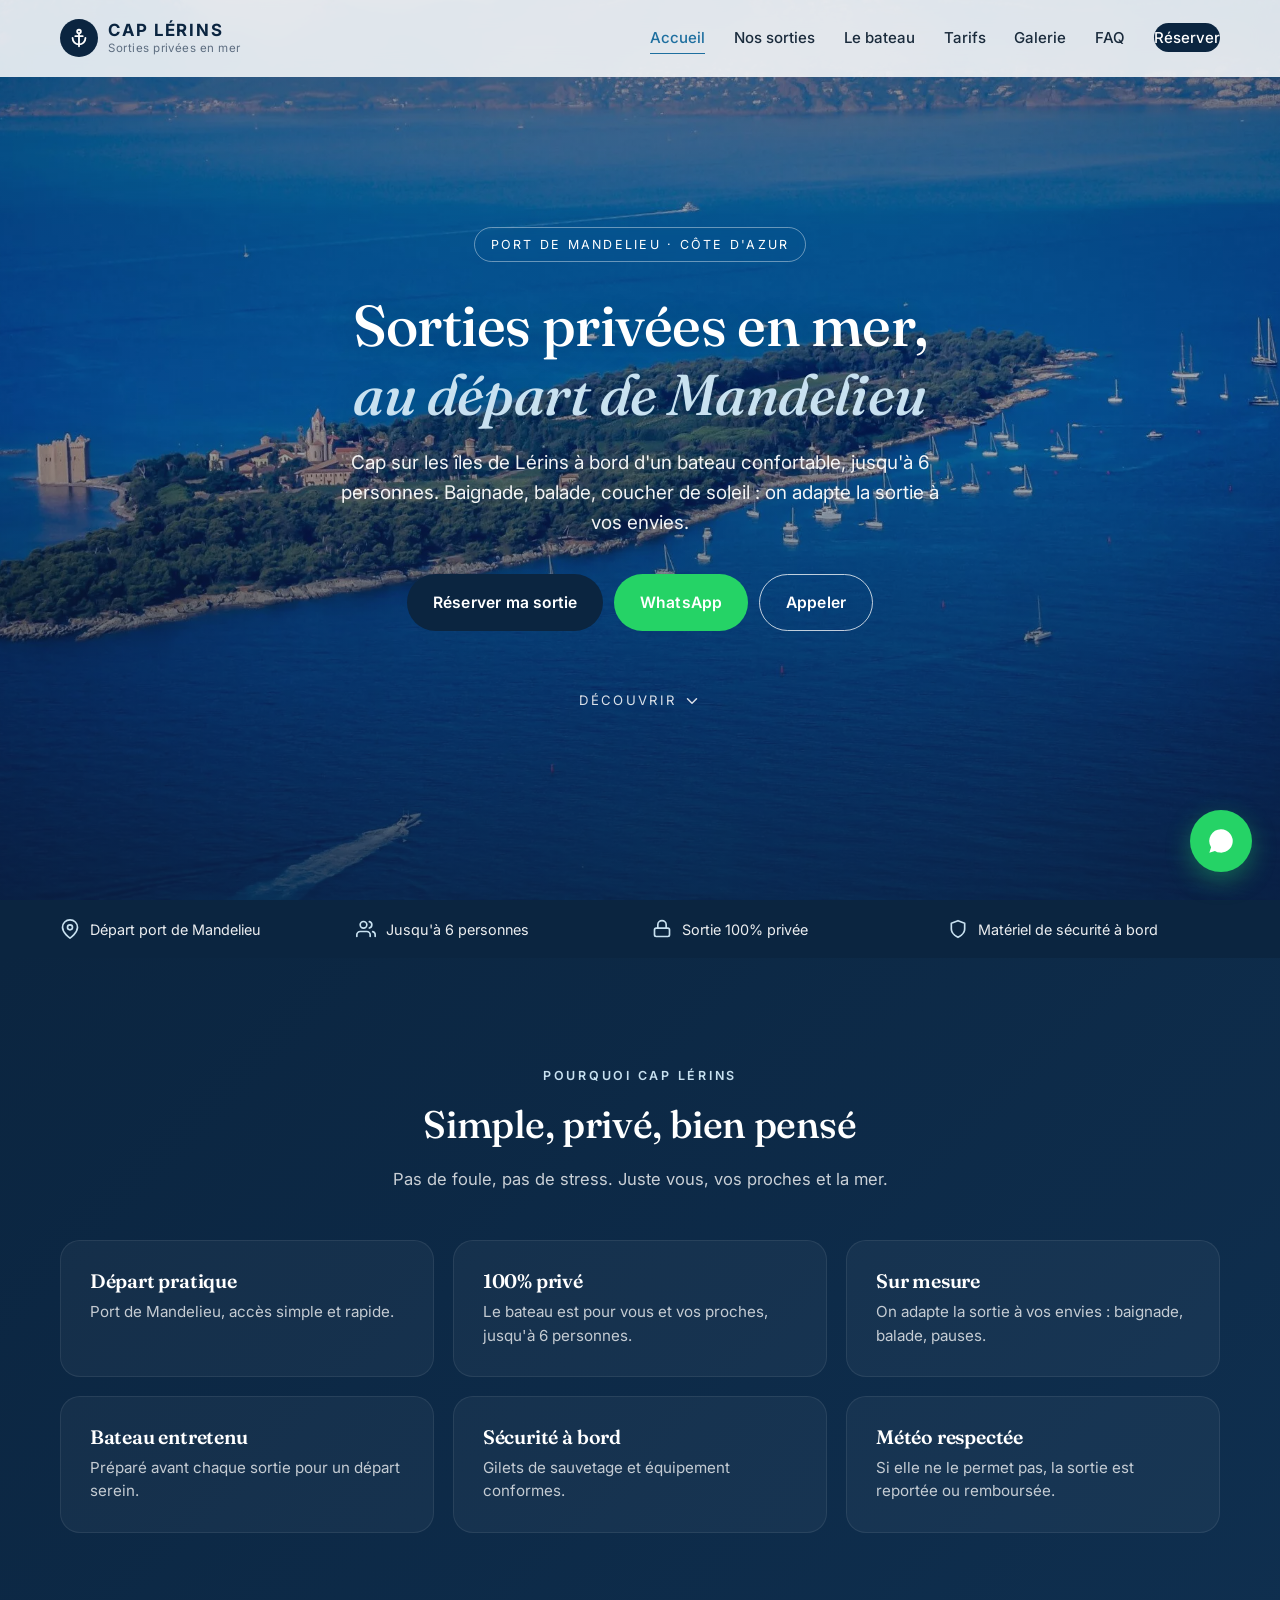
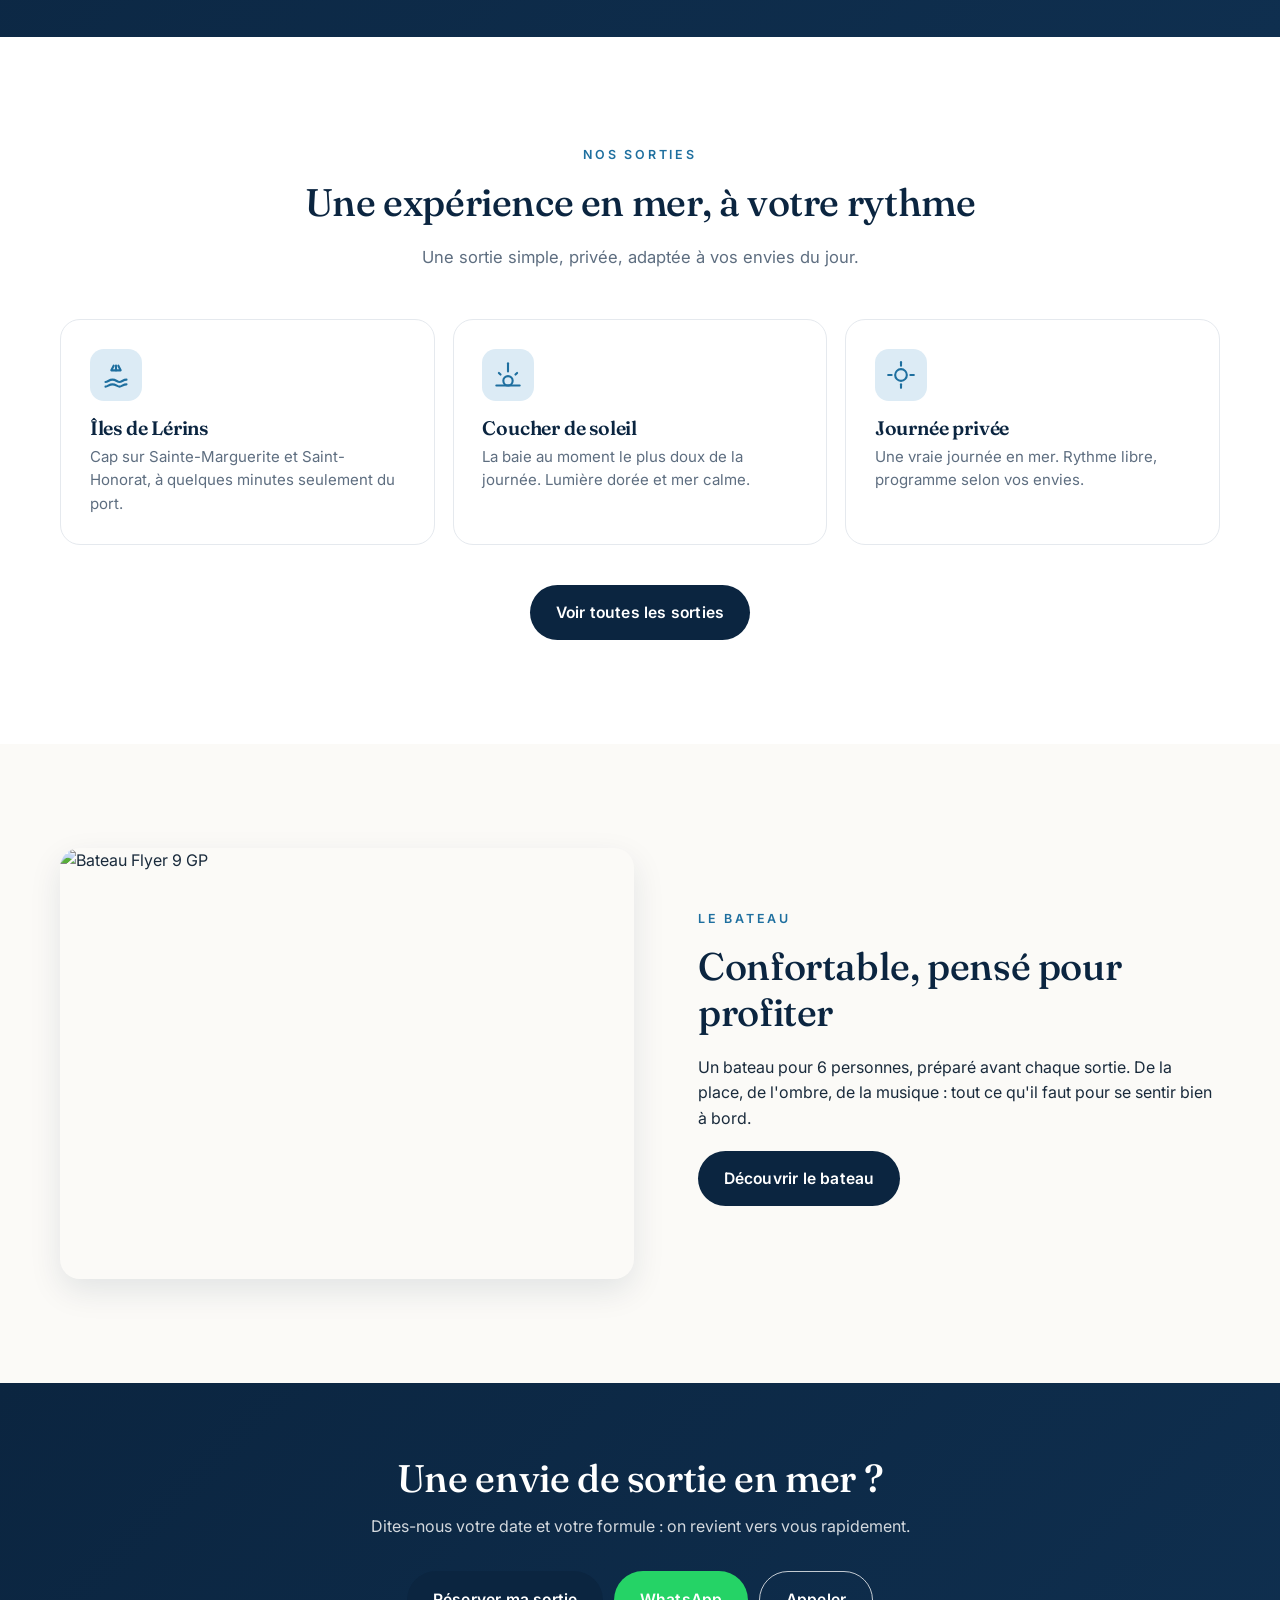
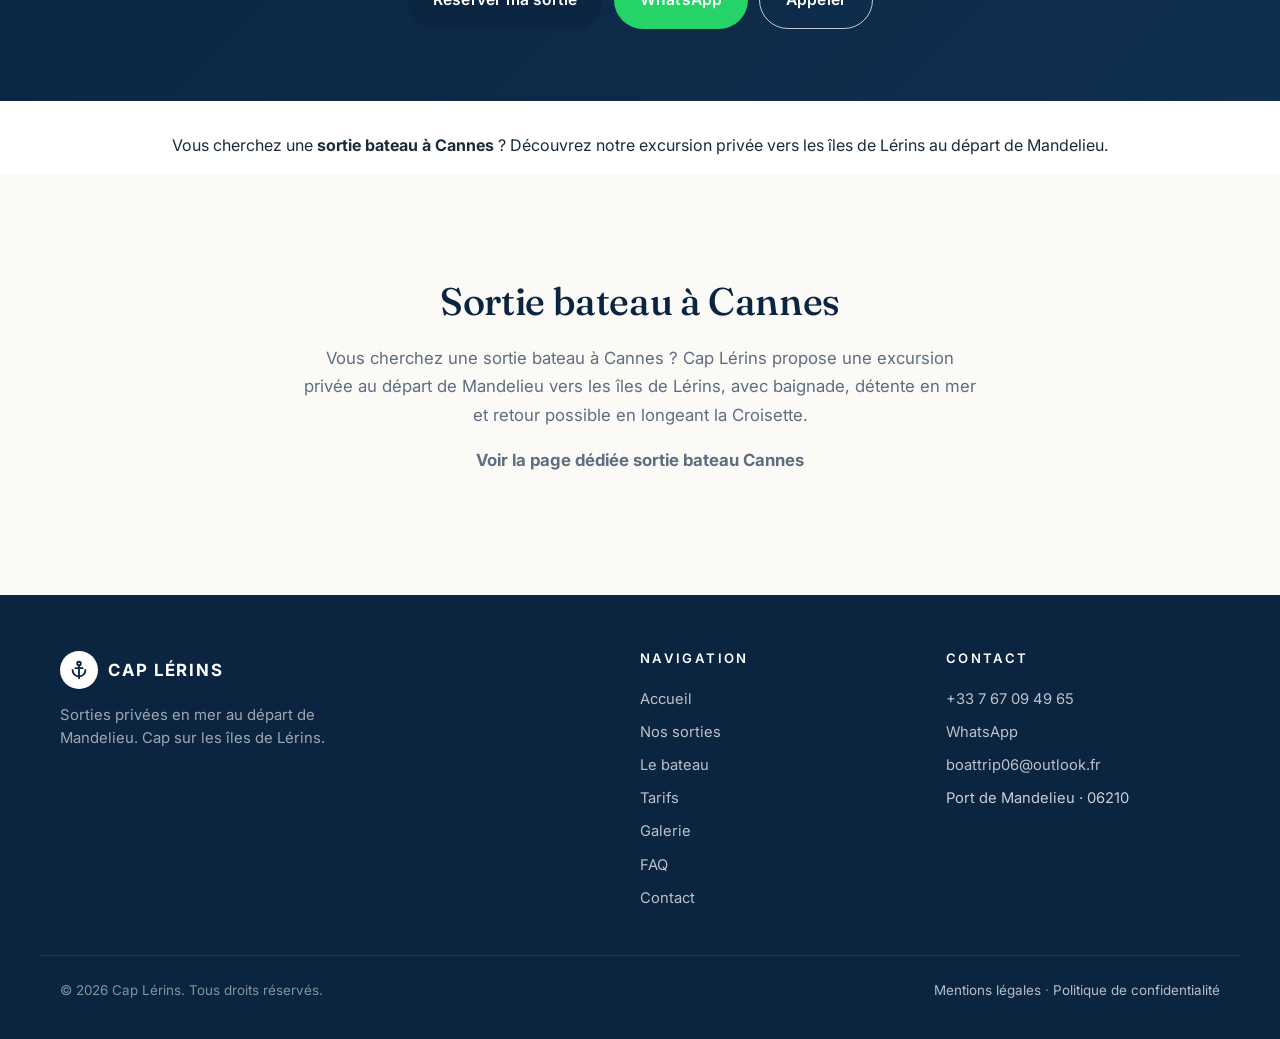
==== commit e74309a9: "Update index.html" ====
--- a/index.html
+++ b/index.html
@@ -164,7 +164,18 @@
   Vous cherchez une <a href="sortie-bateau-cannes.html"><strong>sortie bateau à Cannes</strong></a> ?
   Découvrez notre excursion privée vers les îles de Lérins au départ de Mandelieu.
 </p>
-
+<section class="section section-soft">
+  <div class="container about-wrap">
+    <h2>Sortie bateau à Cannes</h2>
+    <p>
+      Vous cherchez une sortie bateau à Cannes ? Cap Lérins propose une excursion privée au départ de Mandelieu
+      vers les îles de Lérins, avec baignade, détente en mer et retour possible en longeant la Croisette.
+    </p>
+    <p>
+      <a href="sortie-bateau-cannes.html"><strong>Voir la page dédiée sortie bateau Cannes</strong></a>
+    </p>
+  </div>
+</section>
 <!-- ============ FOOTER (identique sur toutes les pages) ============ -->
 <footer class="footer">
   <div class="container footer-grid">
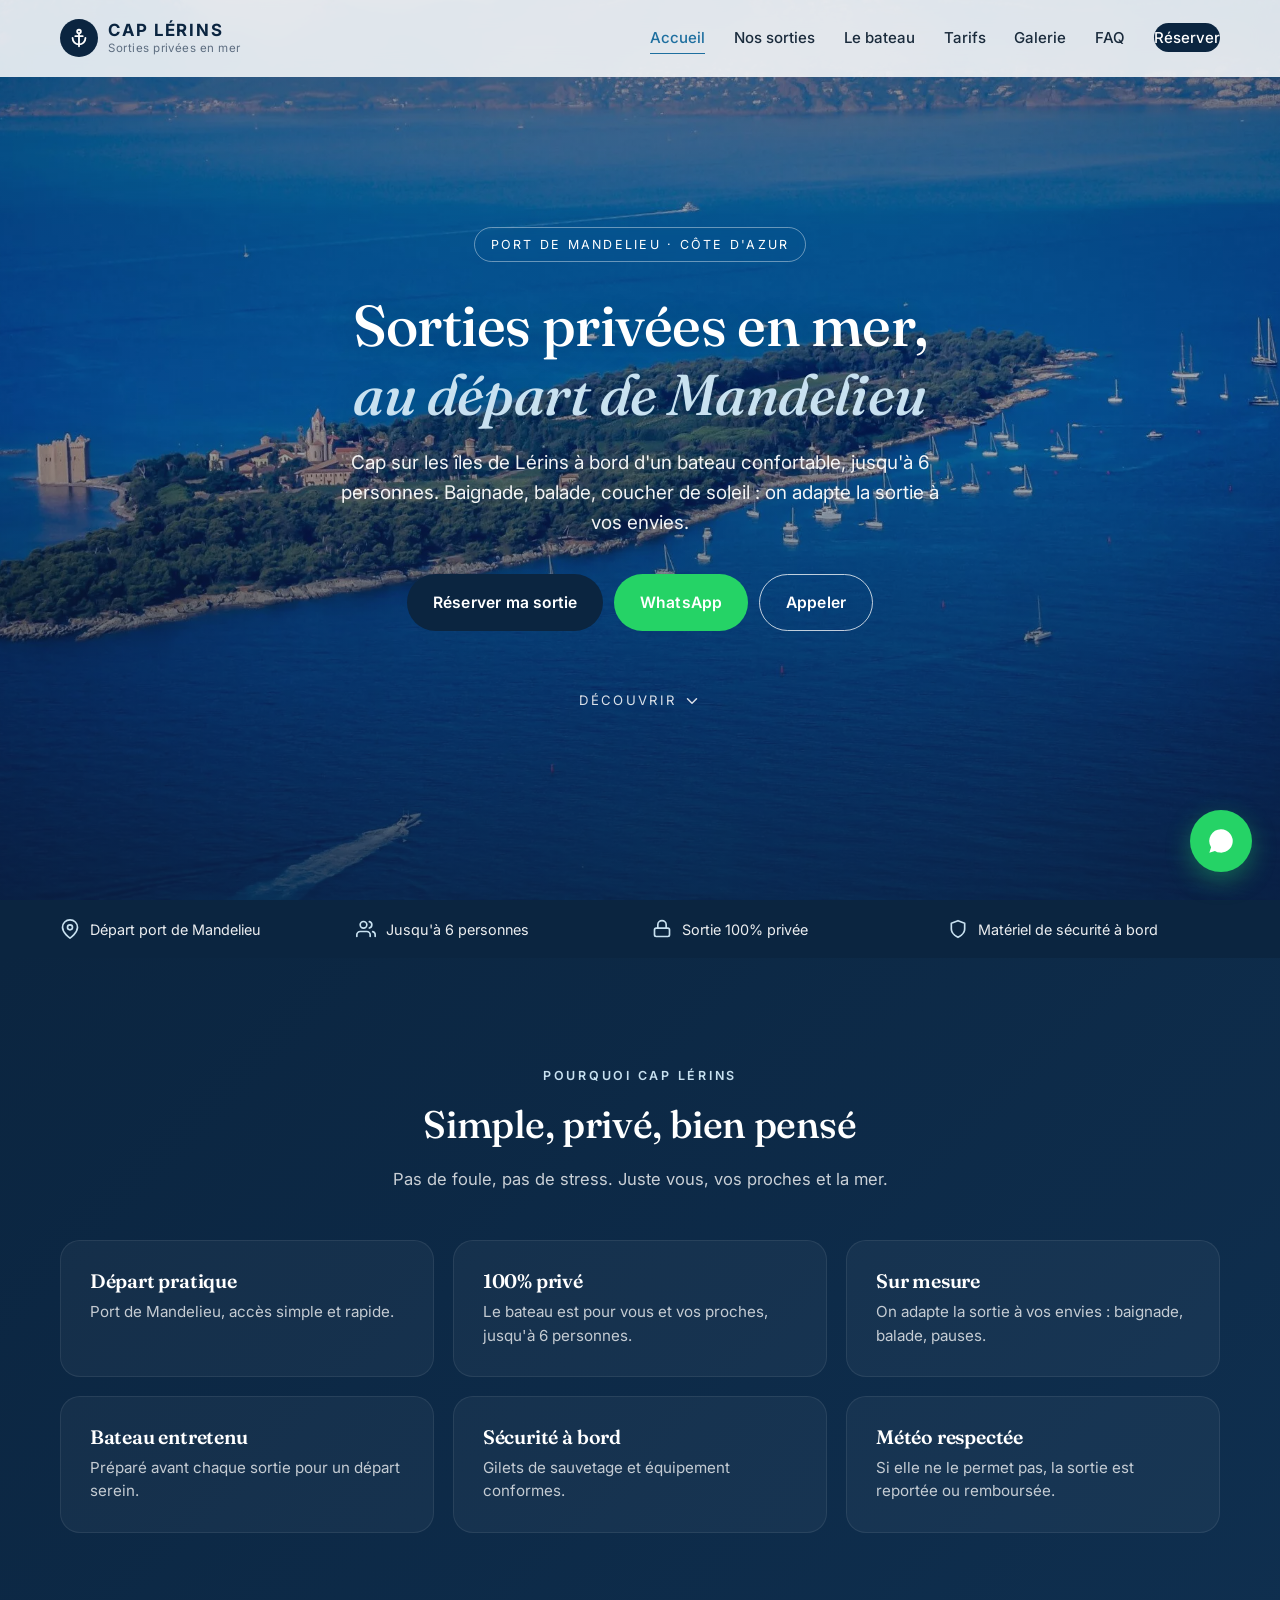
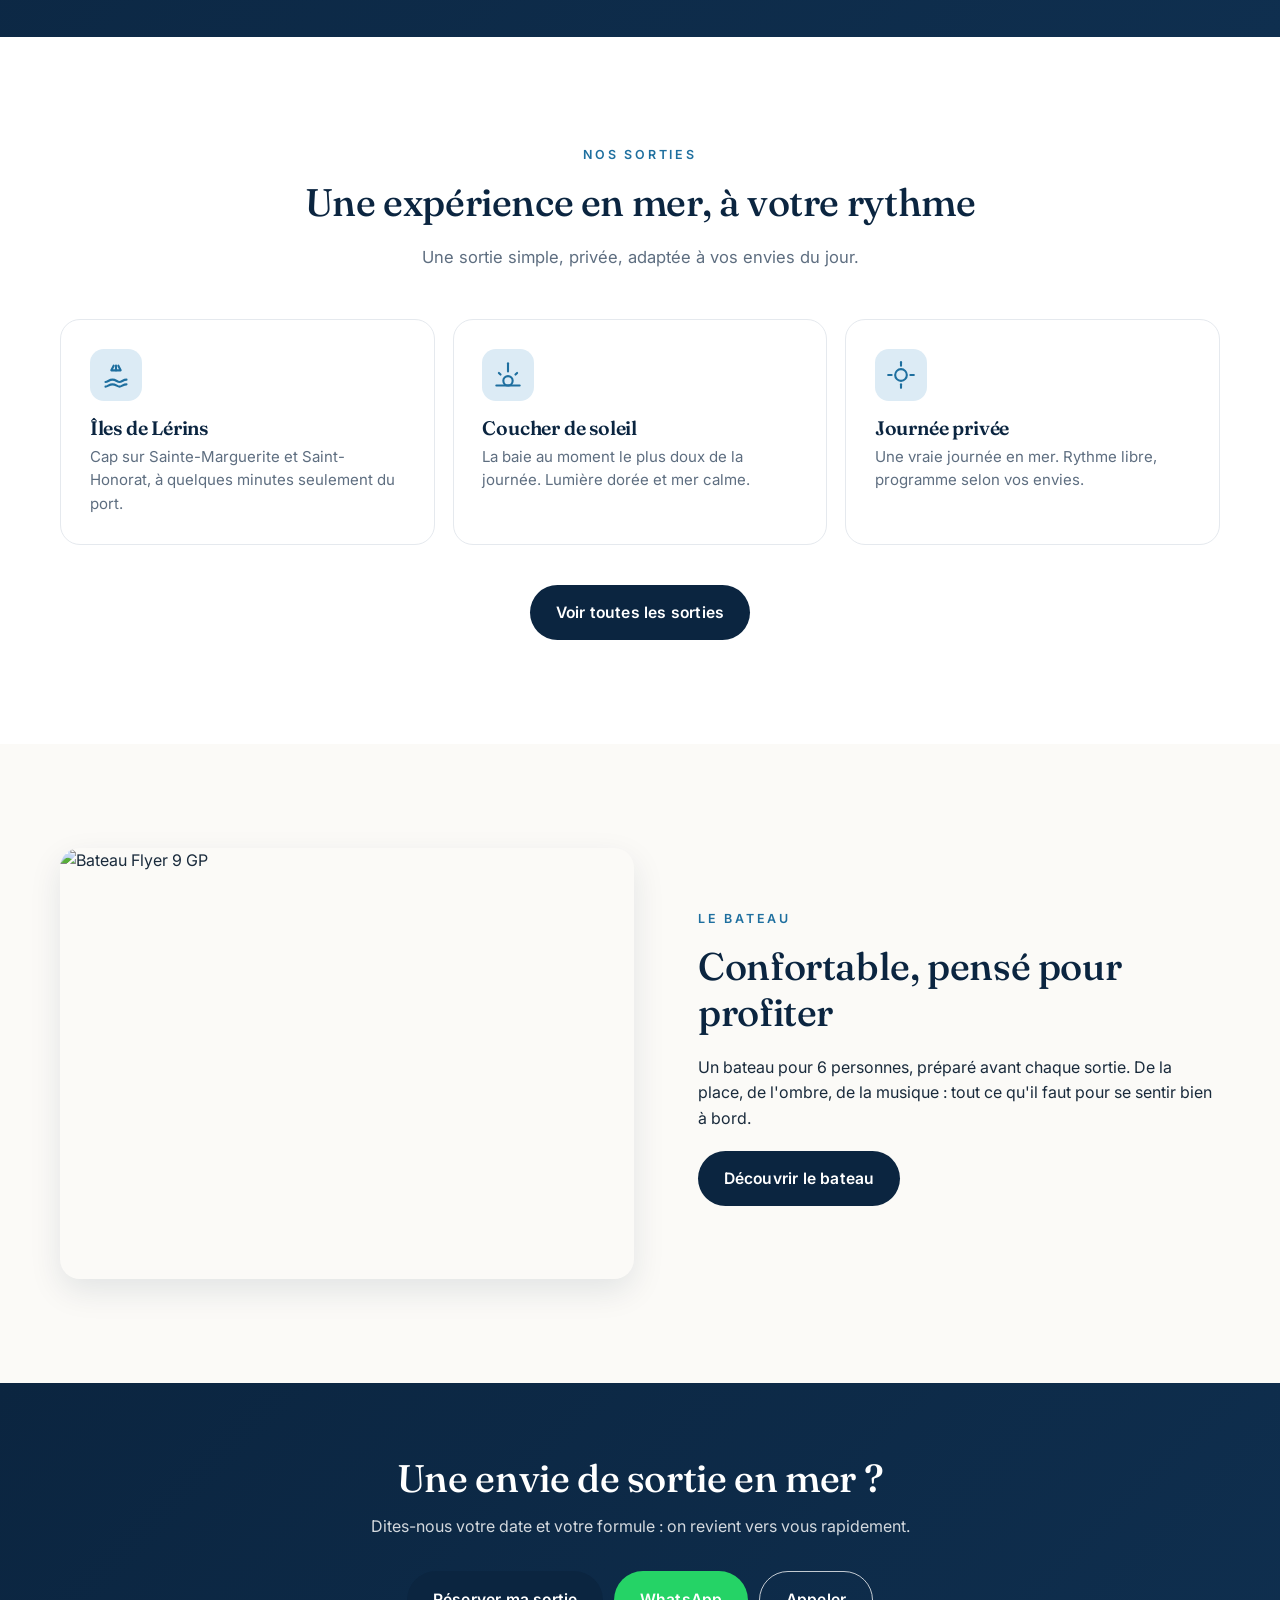
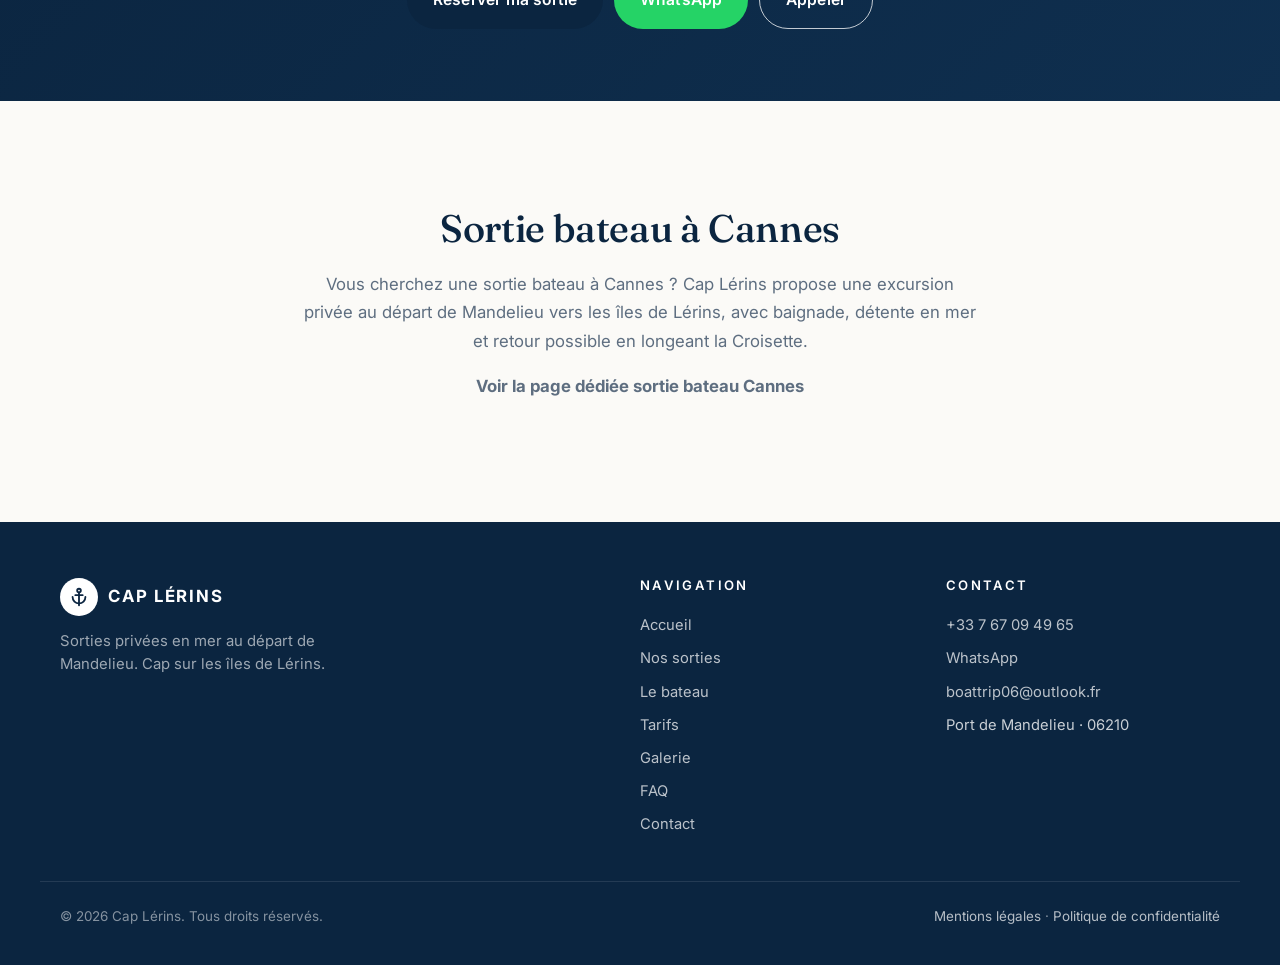
==== commit 5376b352: "Update index.html" ====
--- a/index.html
+++ b/index.html
@@ -160,10 +160,6 @@
   </div>
 </section>
 
-  <p style="text-align:center; margin-top:2rem;">
-  Vous cherchez une <a href="sortie-bateau-cannes.html"><strong>sortie bateau à Cannes</strong></a> ?
-  Découvrez notre excursion privée vers les îles de Lérins au départ de Mandelieu.
-</p>
 <section class="section section-soft">
   <div class="container about-wrap">
     <h2>Sortie bateau à Cannes</h2>
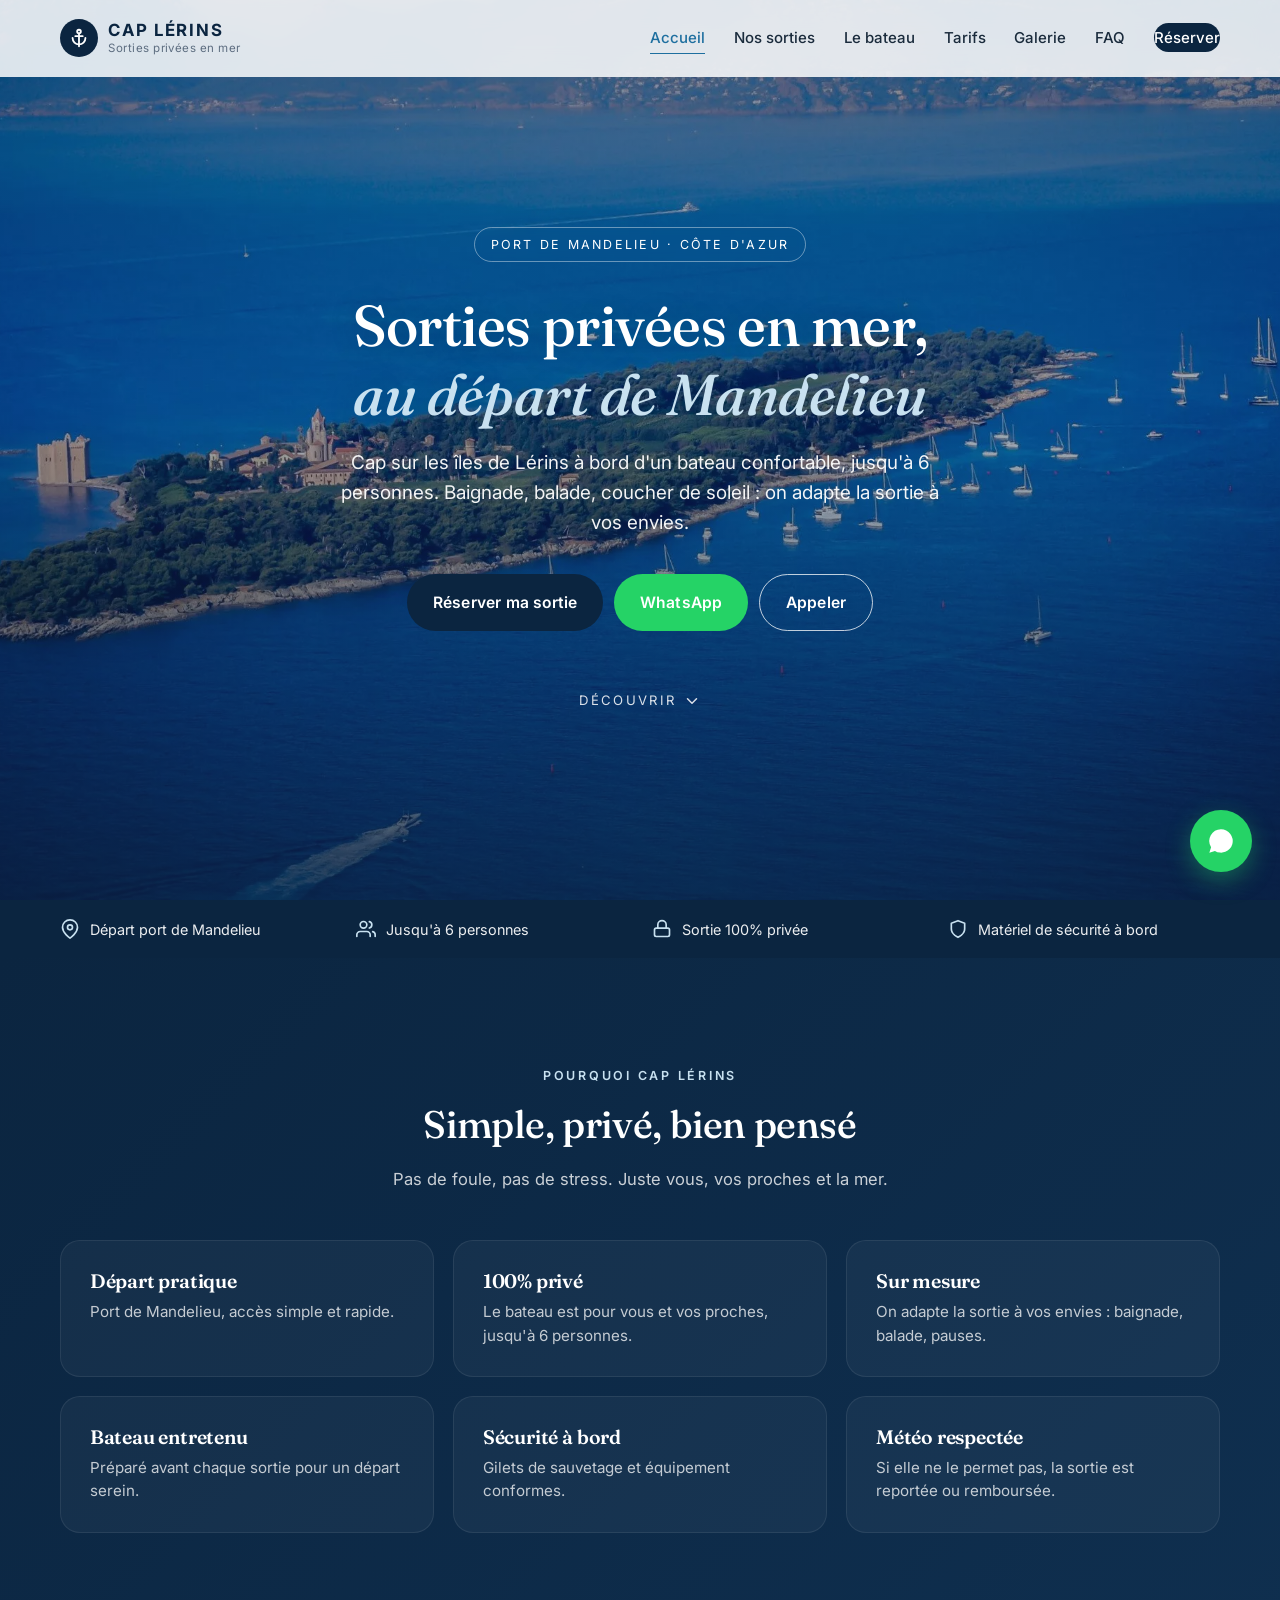
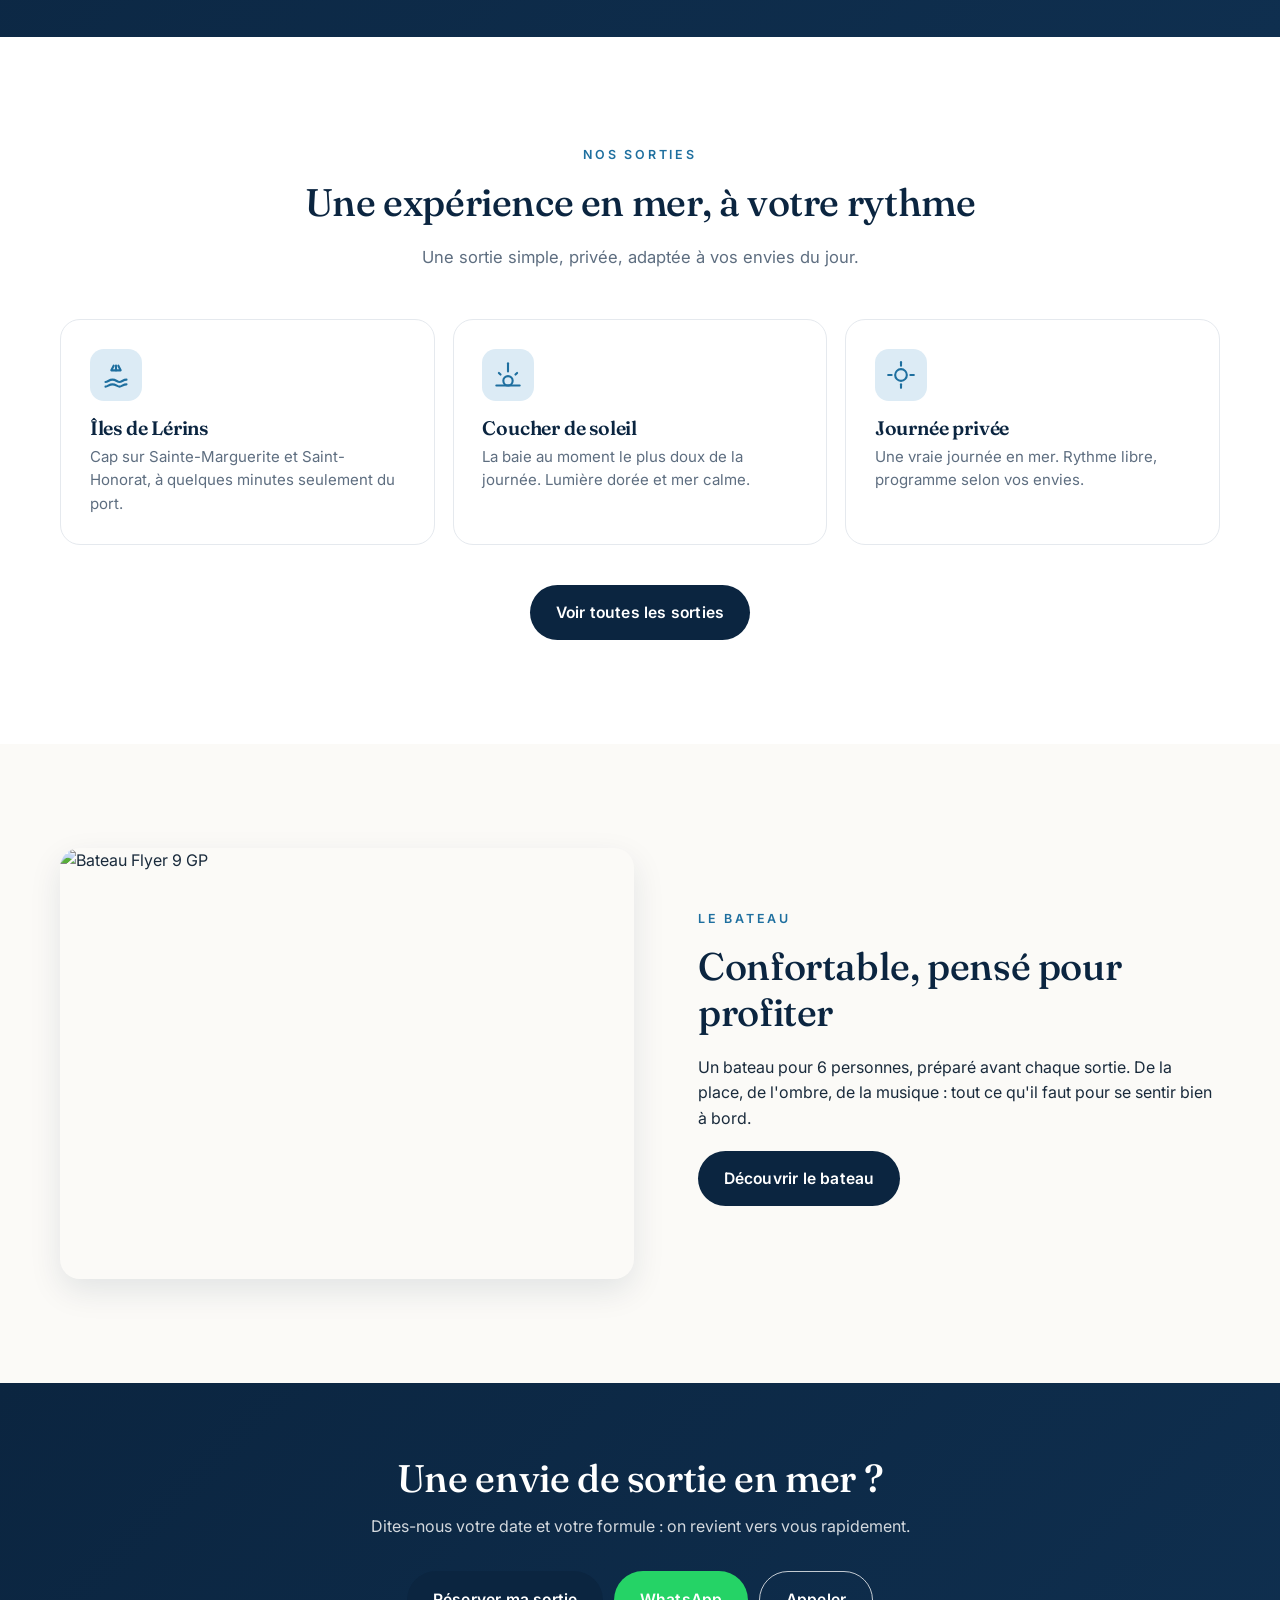
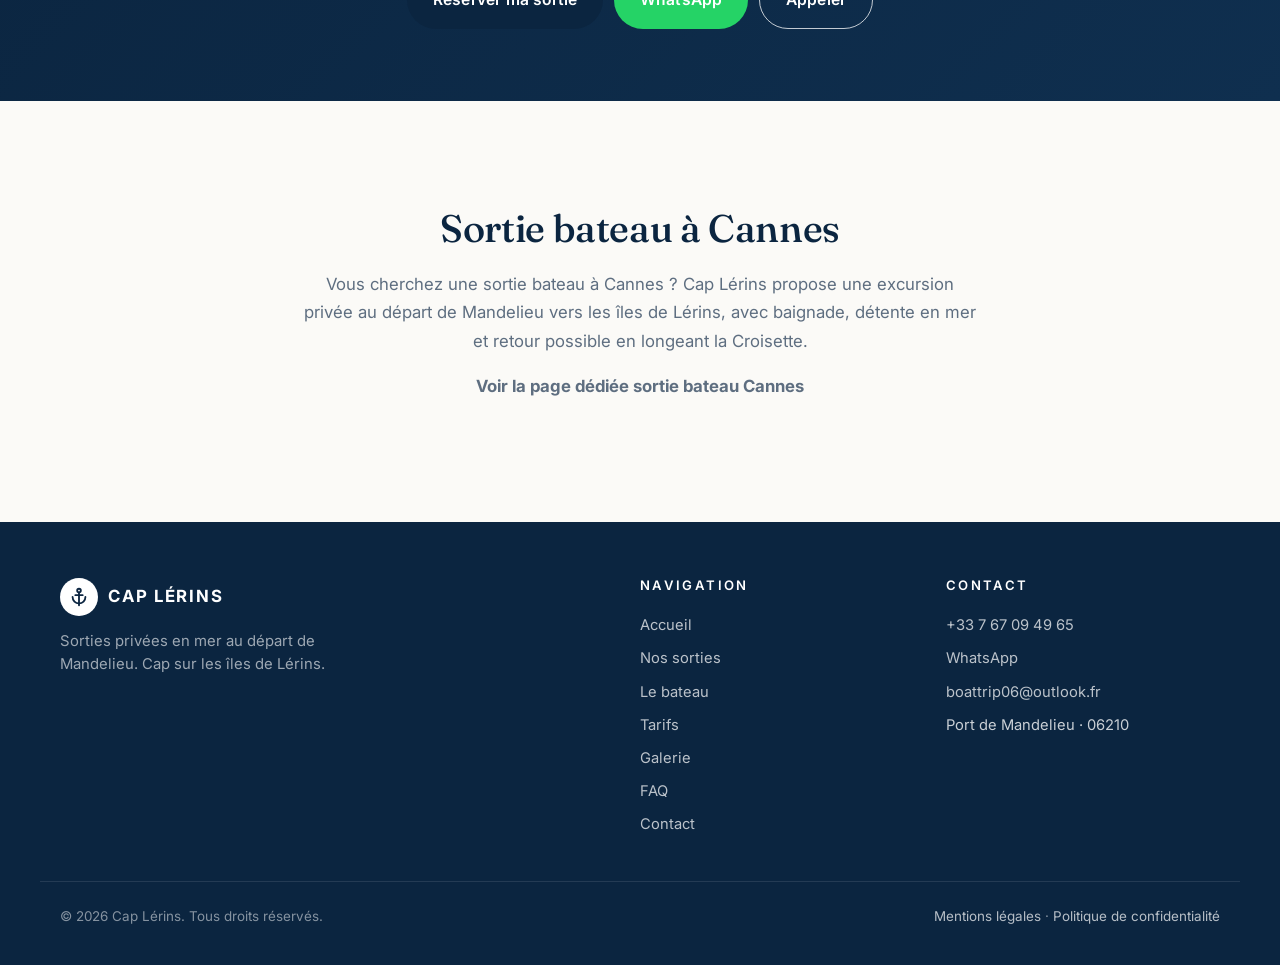
==== commit 1e186abe: "Update index.html" ====
--- a/index.html
+++ b/index.html
@@ -6,14 +6,14 @@
 <title>Cap Lérins – Sorties privées en bateau au départ de Mandelieu</title>
 <meta name="description" content="Profitez d'une sortie privée en mer au départ du port de Mandelieu. Cap sur les îles de Lérins, baignade, coucher de soleil ou feu d'artifice. Jusqu'à 6 personnes." />
 <meta name="keywords" content="sortie bateau Mandelieu, bateau privé Mandelieu, îles de Lérins bateau, sortie en mer Mandelieu, excursion bateau Mandelieu" />
-<link rel="canonical" href="https://cap-lerins.netlify.app/" />
+<link rel="canonical" href="https://namorizeum.github.io/cap-lerins-site/" />
 <meta property="og:type" content="website" />
 <meta property="og:locale" content="fr_FR" />
 <meta property="og:site_name" content="Cap Lérins" />
 <meta property="og:title" content="Cap Lérins – Sorties privées en mer au départ de Mandelieu" />
 <meta property="og:description" content="Cap sur les îles de Lérins à bord d'un bateau privé jusqu'à 6 personnes." />
-<meta property="og:url" content="https://cap-lerins.netlify.app/" />
-<meta property="og:image" content="https://cap-lerins.netlify.app/og-image.jpg" />
+<meta property="og:url" content="https://namorizeum.github.io/cap-lerins-site/" />
+<meta property="og:image" content="https://namorizeum.github.io/cap-lerins-site/og-image.jpg" />
 <link rel="icon" type="image/svg+xml" href="data:image/svg+xml,<svg xmlns='http://www.w3.org/2000/svg' viewBox='0 0 100 100'><text y='.9em' font-size='90'>⚓</text></svg>" />
 <script type="application/ld+json">
 {"@context":"https://schema.org","@type":"LocalBusiness","name":"Cap Lérins","description":"Sorties privées en bateau au départ du port de Mandelieu vers les îles de Lérins.","address":{"@type":"PostalAddress","addressLocality":"Mandelieu-la-Napoule","addressRegion":"Alpes-Maritimes","postalCode":"06210","addressCountry":"FR"},"telephone":"+33767094965","priceRange":"€€","areaServed":"Mandelieu-la-Napoule, Cannes, Îles de Lérins"}
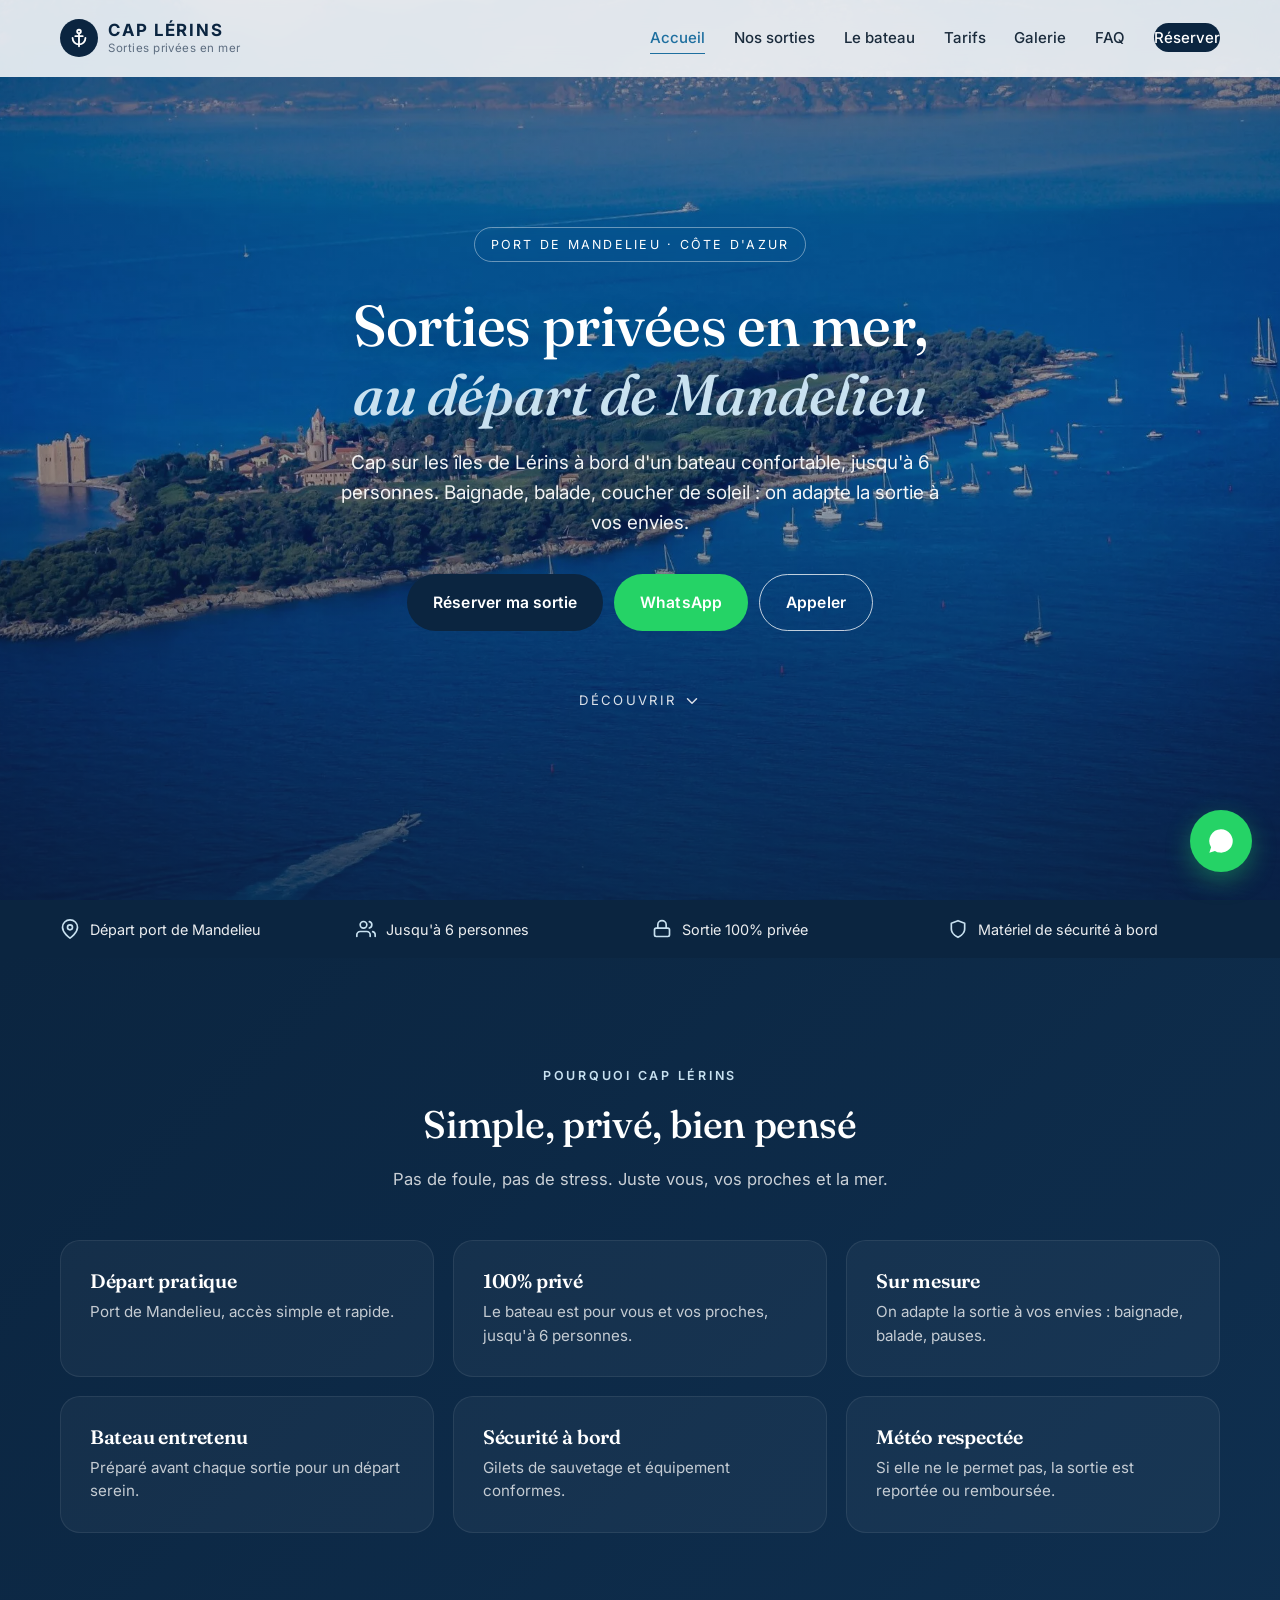
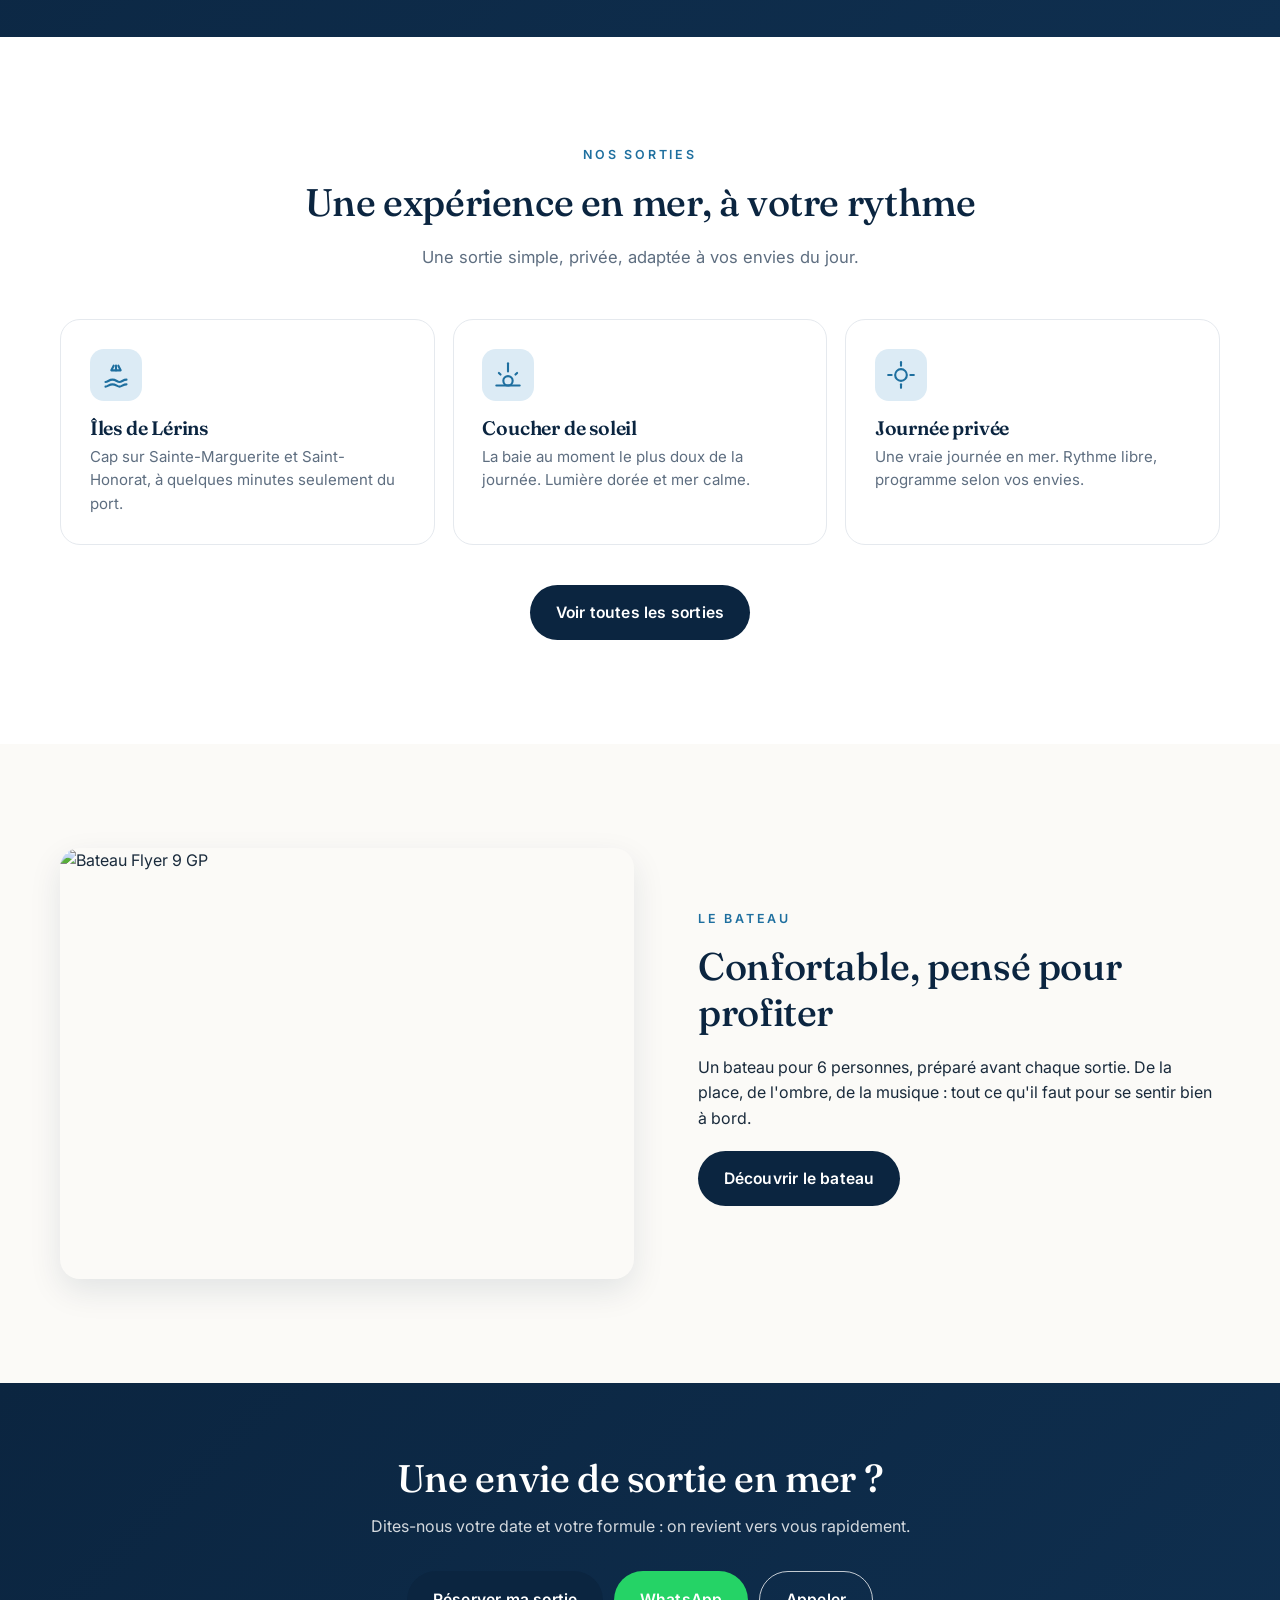
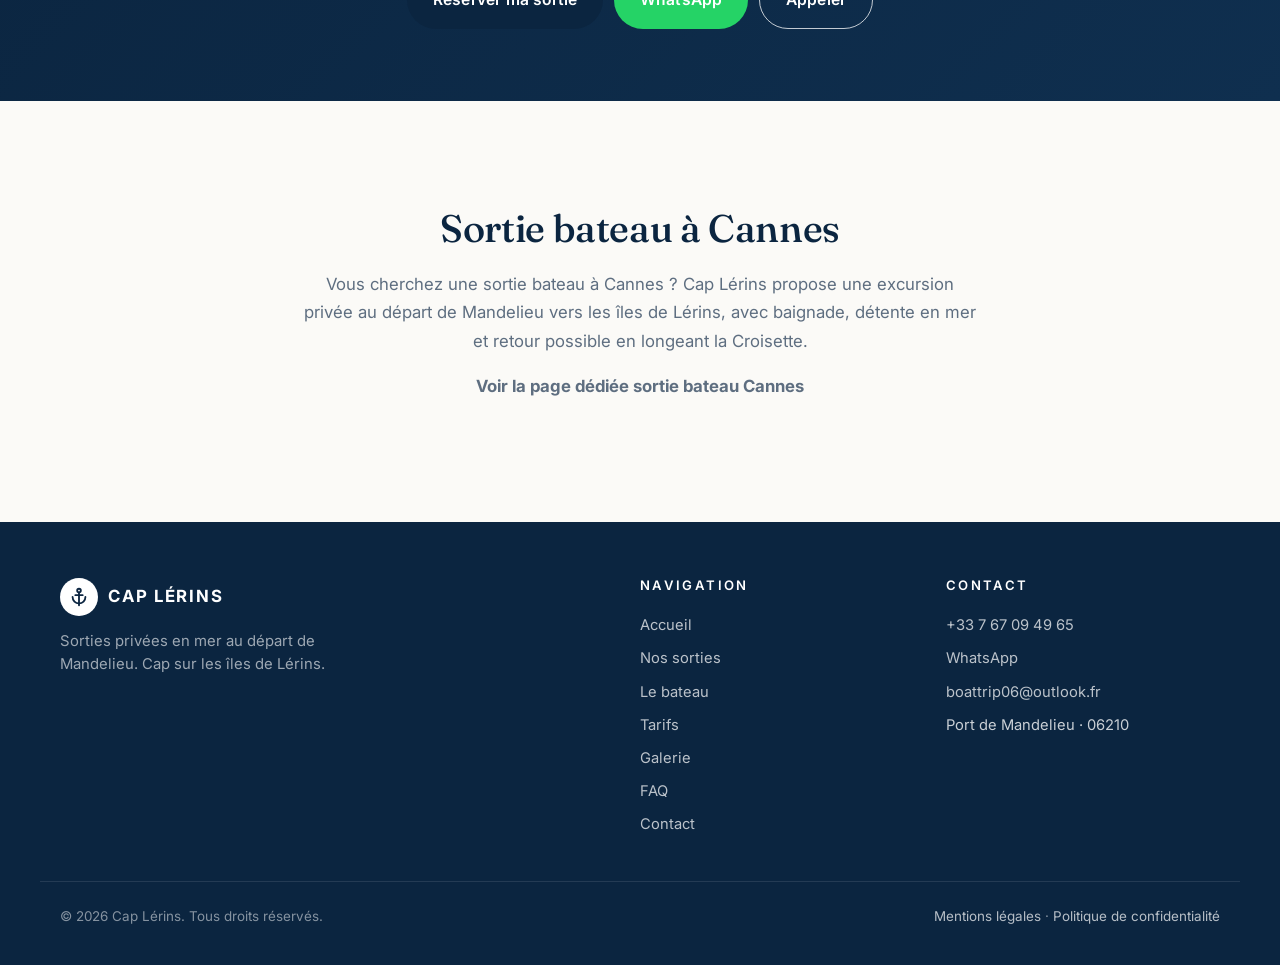
==== commit 1fc16fbf: "Update index.html" ====
--- a/index.html
+++ b/index.html
@@ -13,7 +13,7 @@
 <meta property="og:title" content="Cap Lérins – Sorties privées en mer au départ de Mandelieu" />
 <meta property="og:description" content="Cap sur les îles de Lérins à bord d'un bateau privé jusqu'à 6 personnes." />
 <meta property="og:url" content="https://namorizeum.github.io/cap-lerins-site/" />
-<meta property="og:image" content="https://namorizeum.github.io/cap-lerins-site/og-image.jpg" />
+<meta property="og:image" content="https://namorizeum.github.io/cap-lerins-site/og-image.webp" />
 <link rel="icon" type="image/svg+xml" href="data:image/svg+xml,<svg xmlns='http://www.w3.org/2000/svg' viewBox='0 0 100 100'><text y='.9em' font-size='90'>⚓</text></svg>" />
 <script type="application/ld+json">
 {"@context":"https://schema.org","@type":"LocalBusiness","name":"Cap Lérins","description":"Sorties privées en bateau au départ du port de Mandelieu vers les îles de Lérins.","address":{"@type":"PostalAddress","addressLocality":"Mandelieu-la-Napoule","addressRegion":"Alpes-Maritimes","postalCode":"06210","addressCountry":"FR"},"telephone":"+33767094965","priceRange":"€€","areaServed":"Mandelieu-la-Napoule, Cannes, Îles de Lérins"}
